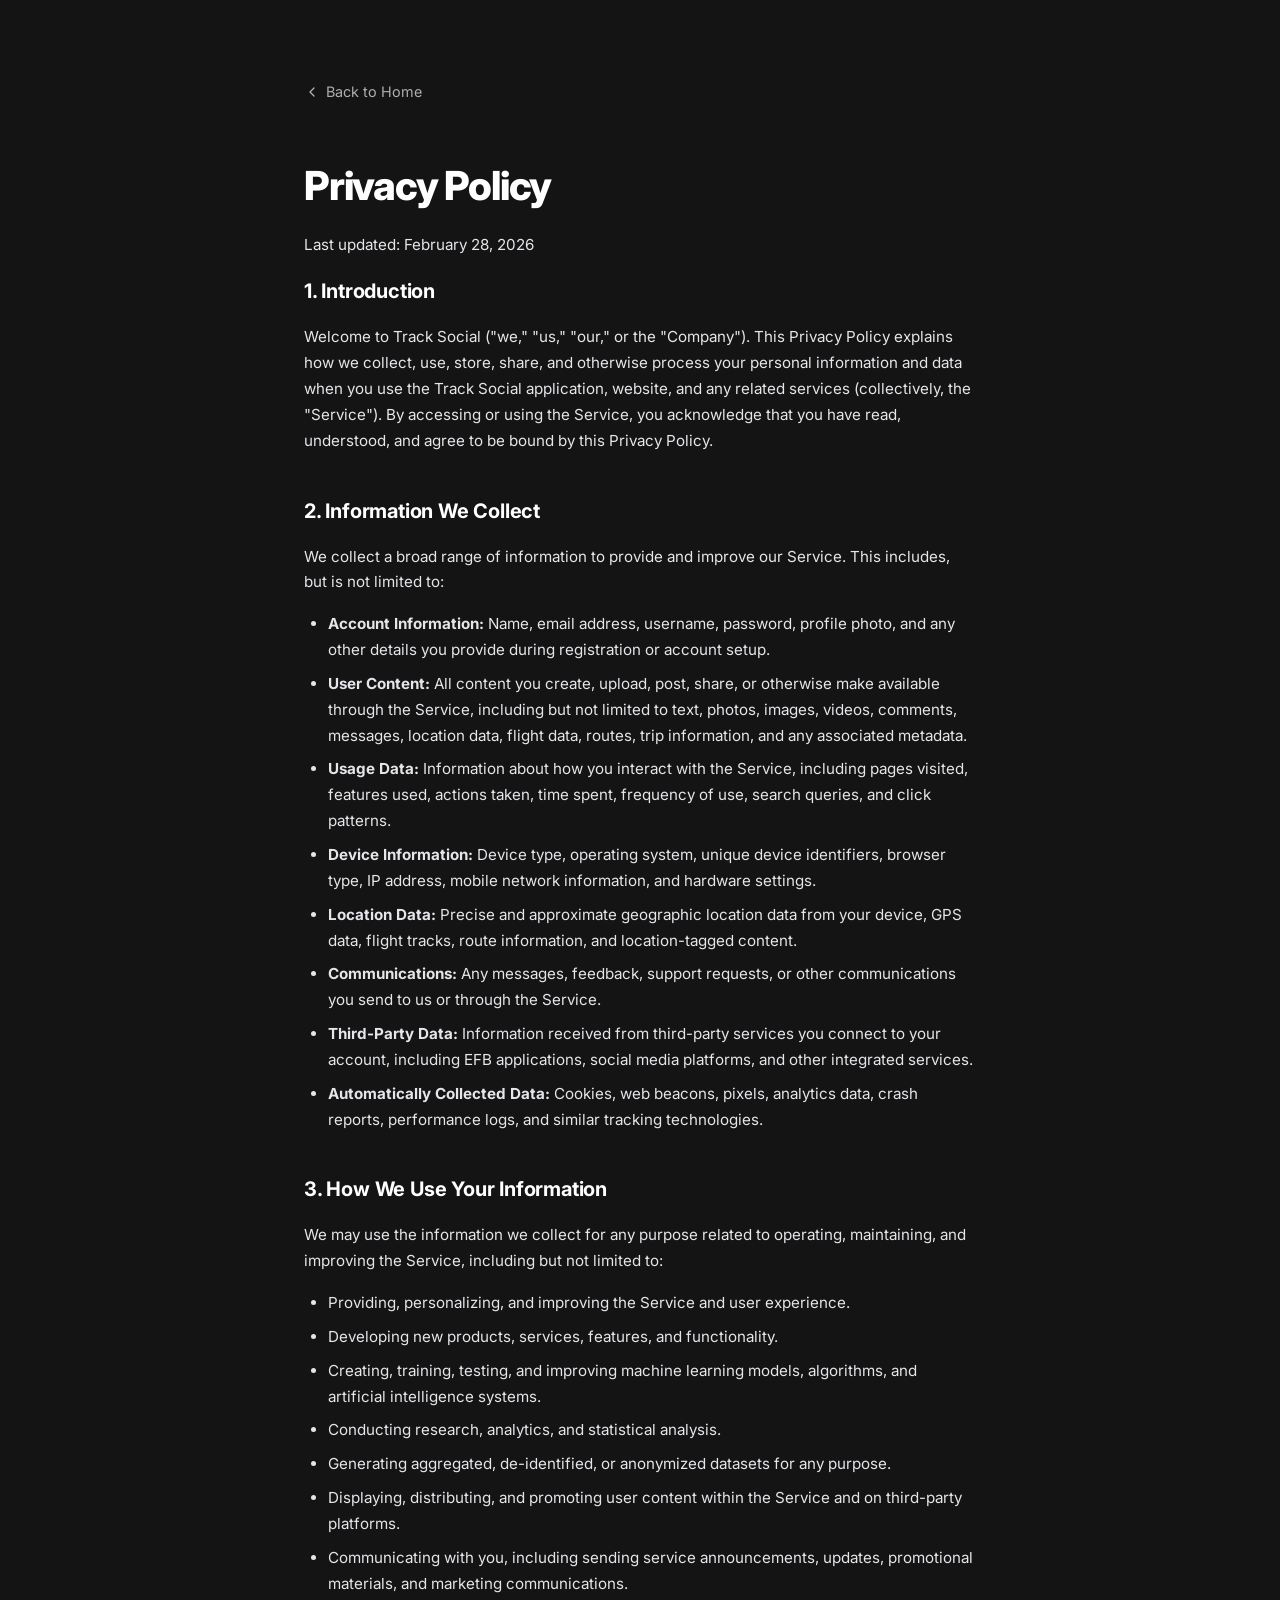
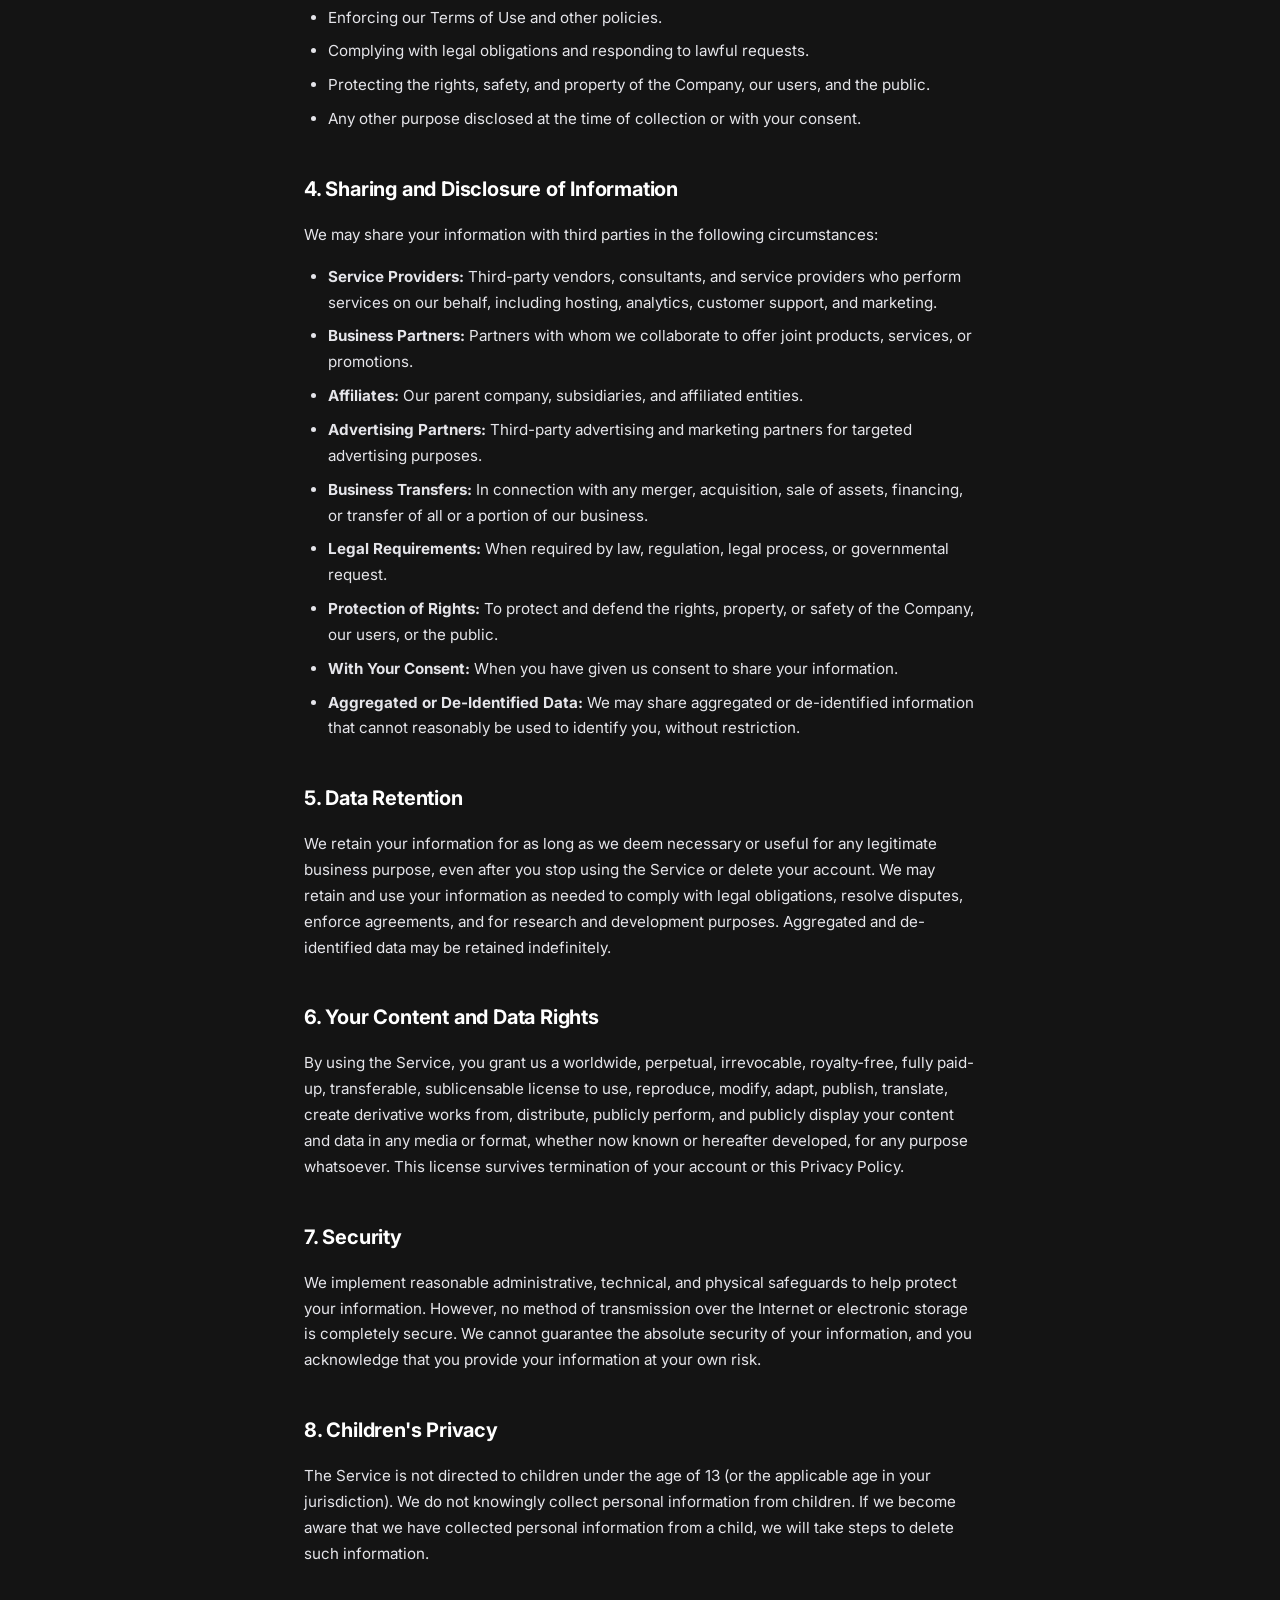
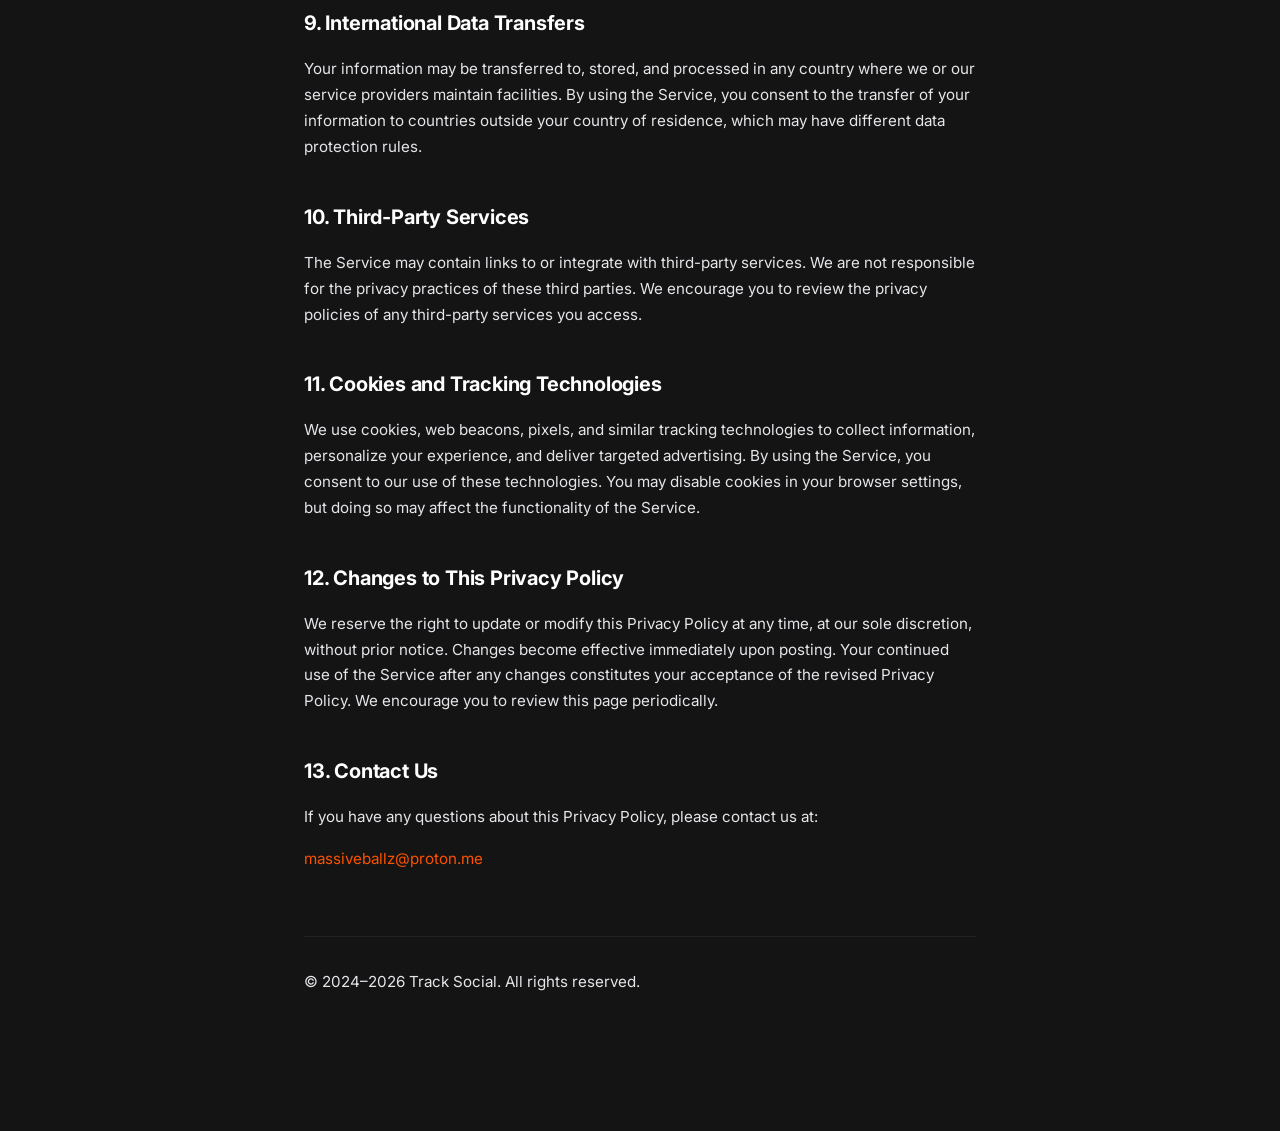
==== privacy/index.html @ b4845374 "Add Track Social privacy policy and terms of use pages Co-Authored-By: Claude Opus 4.6 <noreply@anth" ====
<!DOCTYPE html>
<html lang="en">
<head>
  <meta charset="UTF-8">
  <meta name="viewport" content="width=device-width, initial-scale=1.0">
  <title>Privacy Policy — Track Social</title>
  <meta name="description" content="Privacy Policy for the Track Social application.">

  <!-- Fonts -->
  <link rel="preconnect" href="https://fonts.googleapis.com">
  <link rel="preconnect" href="https://fonts.gstatic.com" crossorigin>
  <link href="https://fonts.googleapis.com/css2?family=Inter:wght@400;500;600;700;800&display=swap" rel="stylesheet">

  <style>
    *, *::before, *::after { margin: 0; padding: 0; box-sizing: border-box; }

    :root {
      --orange: #FC5200;
      --dark: #141414;
      --dark-card: #1c1c1e;
      --gray-100: #f5f5f7;
      --gray-200: #e5e5ea;
      --gray-400: #aeaeb2;
      --gray-600: #636366;
      --white: #ffffff;
      --font: 'Inter', -apple-system, BlinkMacSystemFont, 'Segoe UI', sans-serif;
    }

    html { scroll-behavior: smooth; }

    body {
      font-family: var(--font);
      background: var(--dark);
      color: var(--gray-200);
      line-height: 1.7;
      -webkit-font-smoothing: antialiased;
      -moz-osx-font-smoothing: grayscale;
    }

    a { color: var(--orange); text-decoration: none; }
    a:hover { text-decoration: underline; }

    .legal {
      max-width: 720px;
      margin: 0 auto;
      padding: 80px 24px 120px;
    }

    .legal__back {
      display: inline-flex;
      align-items: center;
      gap: 6px;
      font-size: 0.9rem;
      color: var(--gray-400);
      margin-bottom: 48px;
      transition: color 0.2s;
    }

    .legal__back:hover { color: var(--white); text-decoration: none; }

    .legal__title {
      font-size: clamp(1.75rem, 4vw, 2.5rem);
      font-weight: 800;
      letter-spacing: -0.03em;
      color: var(--white);
      margin-bottom: 12px;
    }

    .legal__updated {
      font-size: 0.9rem;
      color: var(--gray-600);
      margin-bottom: 48px;
    }

    .legal h2 {
      font-size: 1.25rem;
      font-weight: 700;
      color: var(--white);
      margin: 40px 0 16px;
      letter-spacing: -0.01em;
    }

    .legal h2:first-of-type { margin-top: 0; }

    .legal p {
      margin-bottom: 16px;
      color: var(--gray-200);
      font-size: 0.95rem;
    }

    .legal ul, .legal ol {
      margin: 0 0 16px 24px;
      color: var(--gray-200);
      font-size: 0.95rem;
    }

    .legal li { margin-bottom: 8px; }

    .legal__footer {
      margin-top: 64px;
      padding-top: 32px;
      border-top: 1px solid rgba(255, 255, 255, 0.06);
      font-size: 0.8rem;
      color: var(--gray-600);
    }
  </style>
</head>
<body>

<div class="legal">
  <a href="/" class="legal__back">
    <svg width="16" height="16" viewBox="0 0 24 24" fill="none" stroke="currentColor" stroke-width="2" stroke-linecap="round" stroke-linejoin="round"><polyline points="15 18 9 12 15 6"/></svg>
    Back to Home
  </a>

  <h1 class="legal__title">Privacy Policy</h1>
  <p class="legal__updated">Last updated: February 28, 2026</p>

  <h2>1. Introduction</h2>
  <p>Welcome to Track Social ("we," "us," "our," or the "Company"). This Privacy Policy explains how we collect, use, store, share, and otherwise process your personal information and data when you use the Track Social application, website, and any related services (collectively, the "Service"). By accessing or using the Service, you acknowledge that you have read, understood, and agree to be bound by this Privacy Policy.</p>

  <h2>2. Information We Collect</h2>
  <p>We collect a broad range of information to provide and improve our Service. This includes, but is not limited to:</p>
  <ul>
    <li><strong>Account Information:</strong> Name, email address, username, password, profile photo, and any other details you provide during registration or account setup.</li>
    <li><strong>User Content:</strong> All content you create, upload, post, share, or otherwise make available through the Service, including but not limited to text, photos, images, videos, comments, messages, location data, flight data, routes, trip information, and any associated metadata.</li>
    <li><strong>Usage Data:</strong> Information about how you interact with the Service, including pages visited, features used, actions taken, time spent, frequency of use, search queries, and click patterns.</li>
    <li><strong>Device Information:</strong> Device type, operating system, unique device identifiers, browser type, IP address, mobile network information, and hardware settings.</li>
    <li><strong>Location Data:</strong> Precise and approximate geographic location data from your device, GPS data, flight tracks, route information, and location-tagged content.</li>
    <li><strong>Communications:</strong> Any messages, feedback, support requests, or other communications you send to us or through the Service.</li>
    <li><strong>Third-Party Data:</strong> Information received from third-party services you connect to your account, including EFB applications, social media platforms, and other integrated services.</li>
    <li><strong>Automatically Collected Data:</strong> Cookies, web beacons, pixels, analytics data, crash reports, performance logs, and similar tracking technologies.</li>
  </ul>

  <h2>3. How We Use Your Information</h2>
  <p>We may use the information we collect for any purpose related to operating, maintaining, and improving the Service, including but not limited to:</p>
  <ul>
    <li>Providing, personalizing, and improving the Service and user experience.</li>
    <li>Developing new products, services, features, and functionality.</li>
    <li>Creating, training, testing, and improving machine learning models, algorithms, and artificial intelligence systems.</li>
    <li>Conducting research, analytics, and statistical analysis.</li>
    <li>Generating aggregated, de-identified, or anonymized datasets for any purpose.</li>
    <li>Displaying, distributing, and promoting user content within the Service and on third-party platforms.</li>
    <li>Communicating with you, including sending service announcements, updates, promotional materials, and marketing communications.</li>
    <li>Enforcing our Terms of Use and other policies.</li>
    <li>Complying with legal obligations and responding to lawful requests.</li>
    <li>Protecting the rights, safety, and property of the Company, our users, and the public.</li>
    <li>Any other purpose disclosed at the time of collection or with your consent.</li>
  </ul>

  <h2>4. Sharing and Disclosure of Information</h2>
  <p>We may share your information with third parties in the following circumstances:</p>
  <ul>
    <li><strong>Service Providers:</strong> Third-party vendors, consultants, and service providers who perform services on our behalf, including hosting, analytics, customer support, and marketing.</li>
    <li><strong>Business Partners:</strong> Partners with whom we collaborate to offer joint products, services, or promotions.</li>
    <li><strong>Affiliates:</strong> Our parent company, subsidiaries, and affiliated entities.</li>
    <li><strong>Advertising Partners:</strong> Third-party advertising and marketing partners for targeted advertising purposes.</li>
    <li><strong>Business Transfers:</strong> In connection with any merger, acquisition, sale of assets, financing, or transfer of all or a portion of our business.</li>
    <li><strong>Legal Requirements:</strong> When required by law, regulation, legal process, or governmental request.</li>
    <li><strong>Protection of Rights:</strong> To protect and defend the rights, property, or safety of the Company, our users, or the public.</li>
    <li><strong>With Your Consent:</strong> When you have given us consent to share your information.</li>
    <li><strong>Aggregated or De-Identified Data:</strong> We may share aggregated or de-identified information that cannot reasonably be used to identify you, without restriction.</li>
  </ul>

  <h2>5. Data Retention</h2>
  <p>We retain your information for as long as we deem necessary or useful for any legitimate business purpose, even after you stop using the Service or delete your account. We may retain and use your information as needed to comply with legal obligations, resolve disputes, enforce agreements, and for research and development purposes. Aggregated and de-identified data may be retained indefinitely.</p>

  <h2>6. Your Content and Data Rights</h2>
  <p>By using the Service, you grant us a worldwide, perpetual, irrevocable, royalty-free, fully paid-up, transferable, sublicensable license to use, reproduce, modify, adapt, publish, translate, create derivative works from, distribute, publicly perform, and publicly display your content and data in any media or format, whether now known or hereafter developed, for any purpose whatsoever. This license survives termination of your account or this Privacy Policy.</p>

  <h2>7. Security</h2>
  <p>We implement reasonable administrative, technical, and physical safeguards to help protect your information. However, no method of transmission over the Internet or electronic storage is completely secure. We cannot guarantee the absolute security of your information, and you acknowledge that you provide your information at your own risk.</p>

  <h2>8. Children's Privacy</h2>
  <p>The Service is not directed to children under the age of 13 (or the applicable age in your jurisdiction). We do not knowingly collect personal information from children. If we become aware that we have collected personal information from a child, we will take steps to delete such information.</p>

  <h2>9. International Data Transfers</h2>
  <p>Your information may be transferred to, stored, and processed in any country where we or our service providers maintain facilities. By using the Service, you consent to the transfer of your information to countries outside your country of residence, which may have different data protection rules.</p>

  <h2>10. Third-Party Services</h2>
  <p>The Service may contain links to or integrate with third-party services. We are not responsible for the privacy practices of these third parties. We encourage you to review the privacy policies of any third-party services you access.</p>

  <h2>11. Cookies and Tracking Technologies</h2>
  <p>We use cookies, web beacons, pixels, and similar tracking technologies to collect information, personalize your experience, and deliver targeted advertising. By using the Service, you consent to our use of these technologies. You may disable cookies in your browser settings, but doing so may affect the functionality of the Service.</p>

  <h2>12. Changes to This Privacy Policy</h2>
  <p>We reserve the right to update or modify this Privacy Policy at any time, at our sole discretion, without prior notice. Changes become effective immediately upon posting. Your continued use of the Service after any changes constitutes your acceptance of the revised Privacy Policy. We encourage you to review this page periodically.</p>

  <h2>13. Contact Us</h2>
  <p>If you have any questions about this Privacy Policy, please contact us at:</p>
  <p><a href="mailto:massiveballz@proton.me">massiveballz@proton.me</a></p>

  <div class="legal__footer">
    <p>&copy; 2024–2026 Track Social. All rights reserved.</p>
  </div>
</div>

</body>
</html>
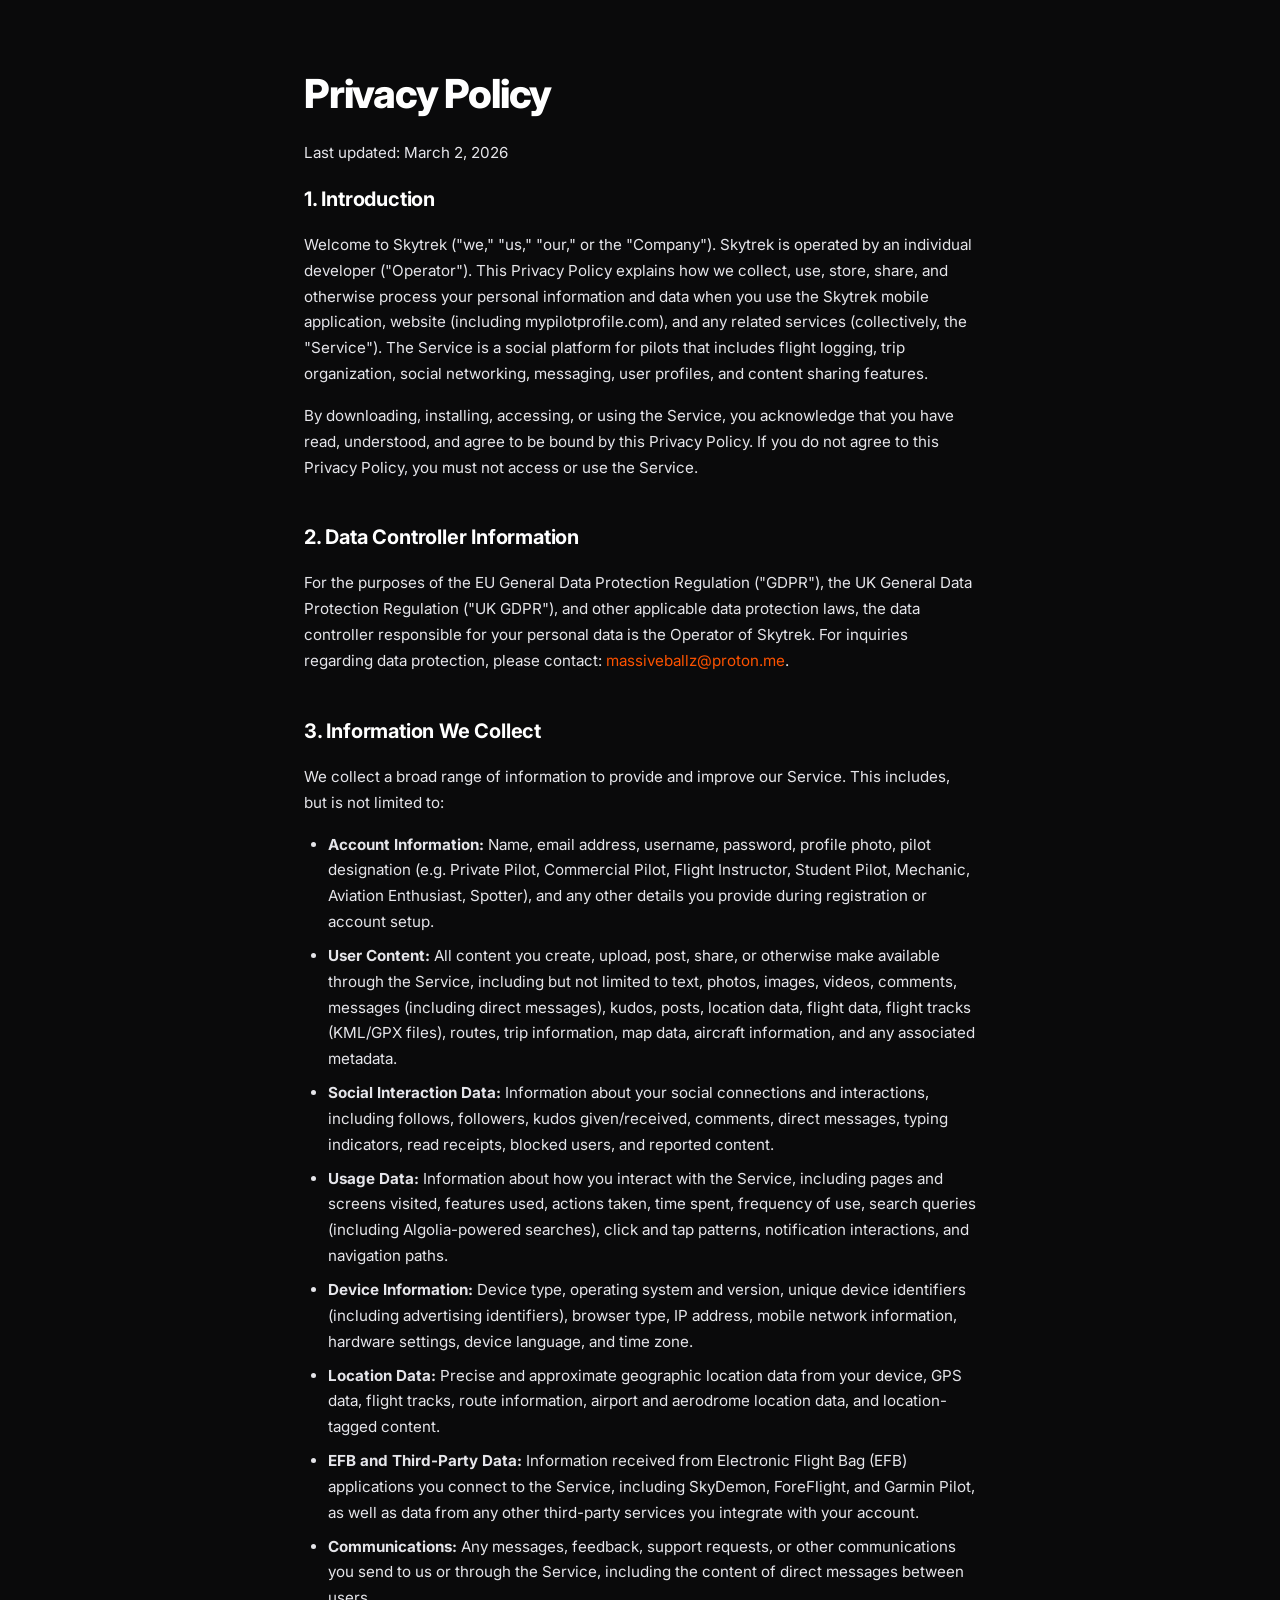
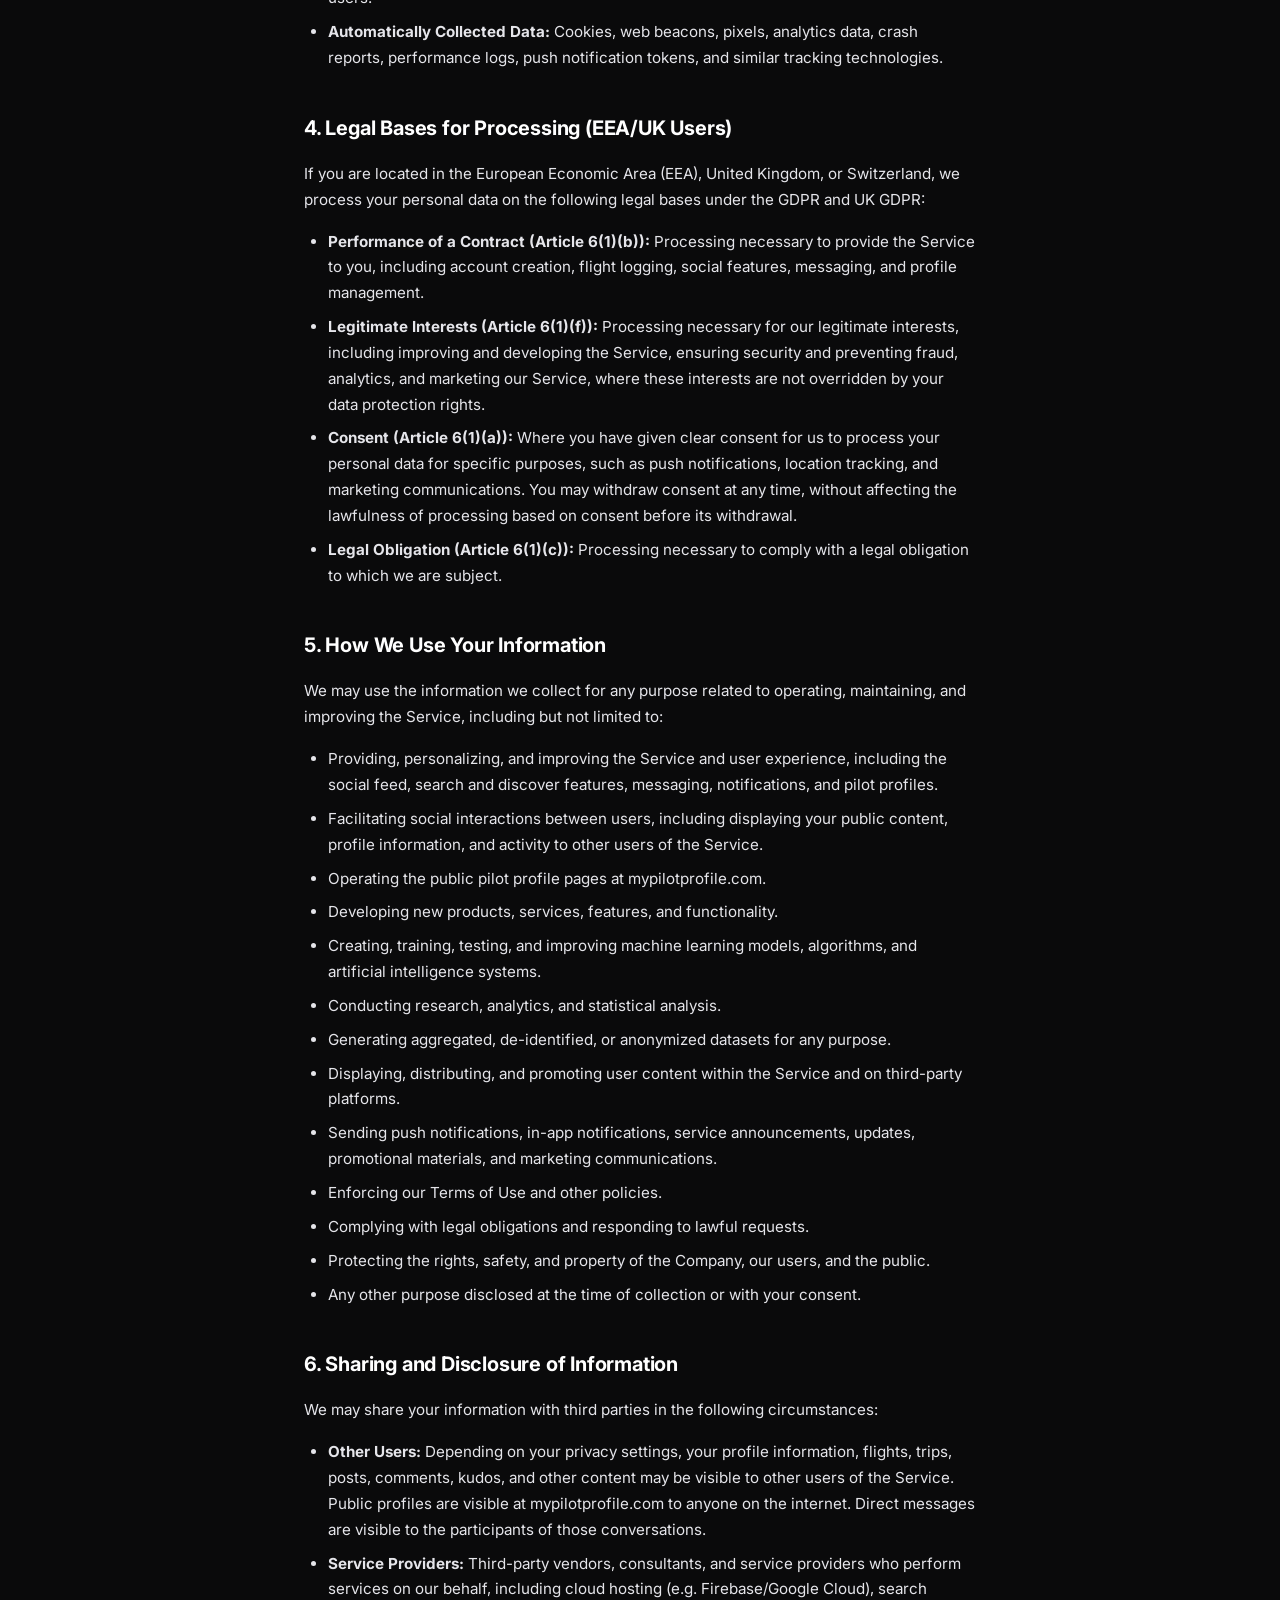
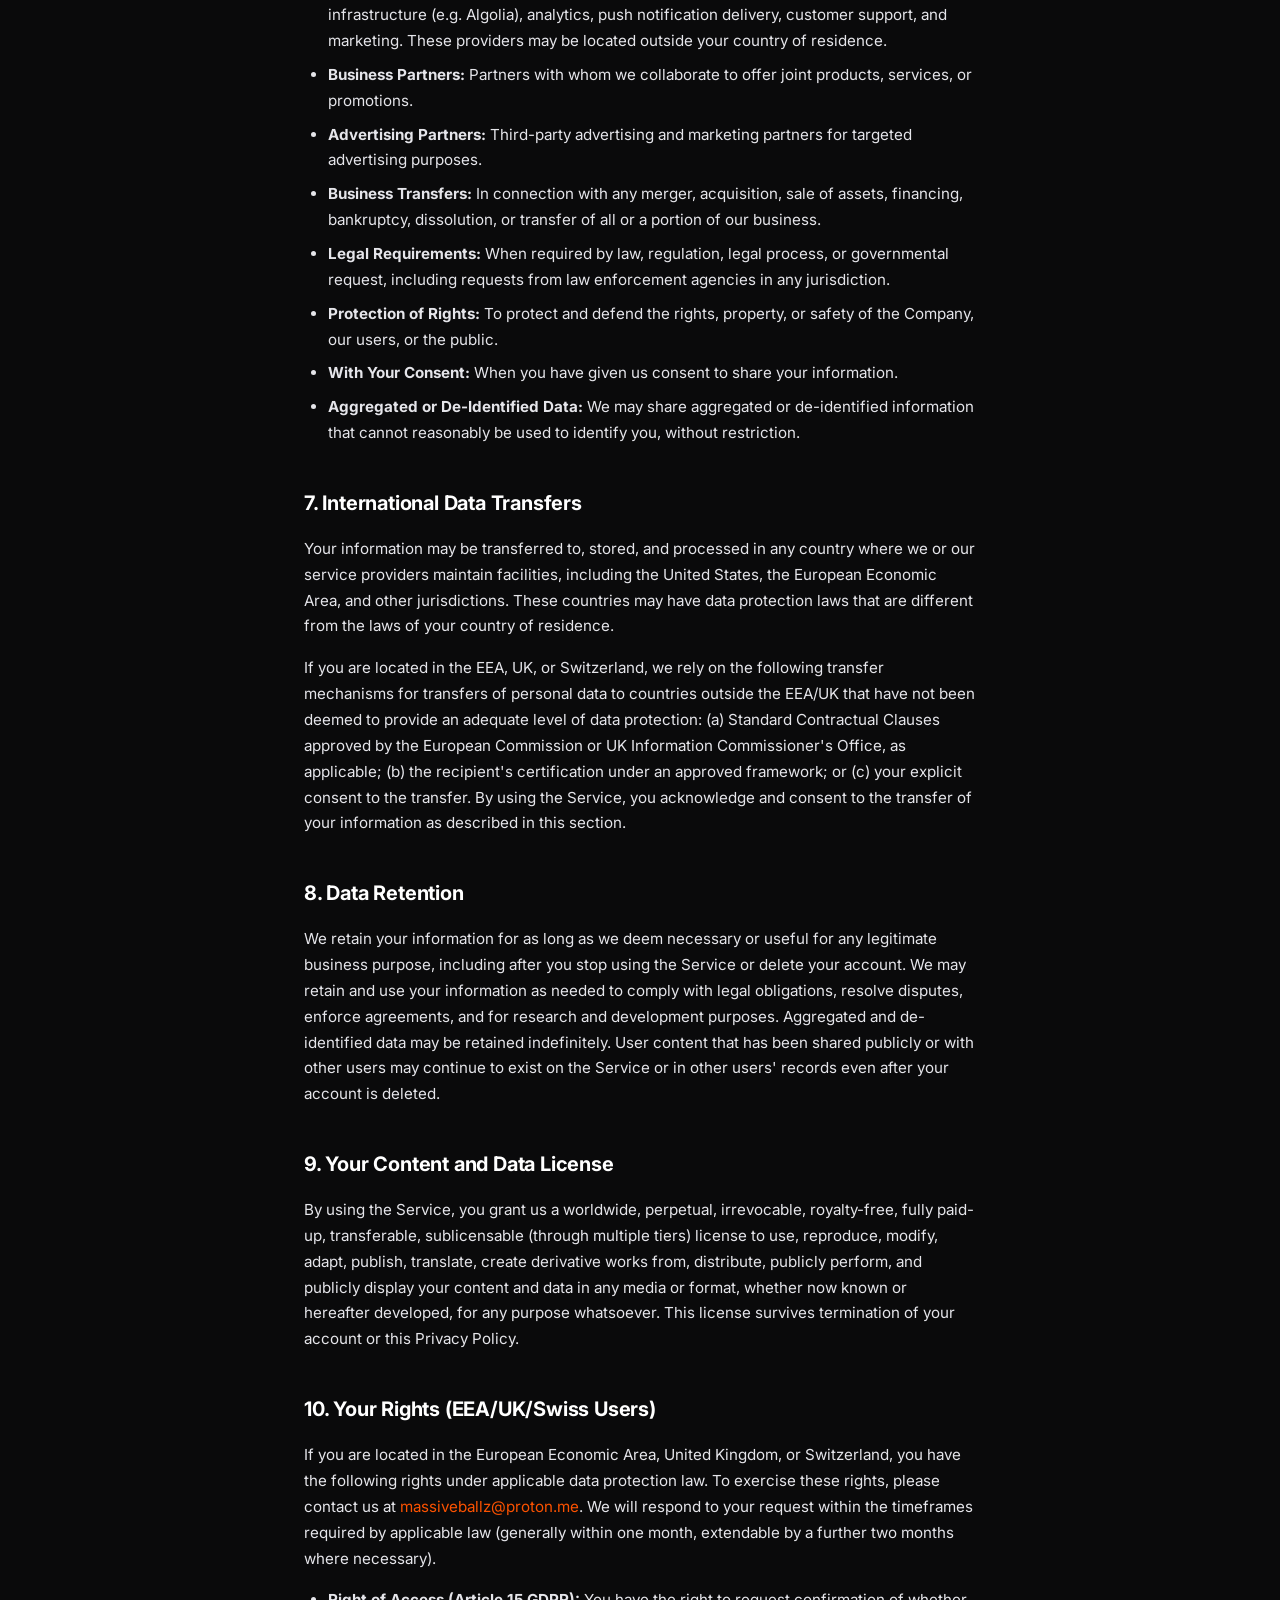
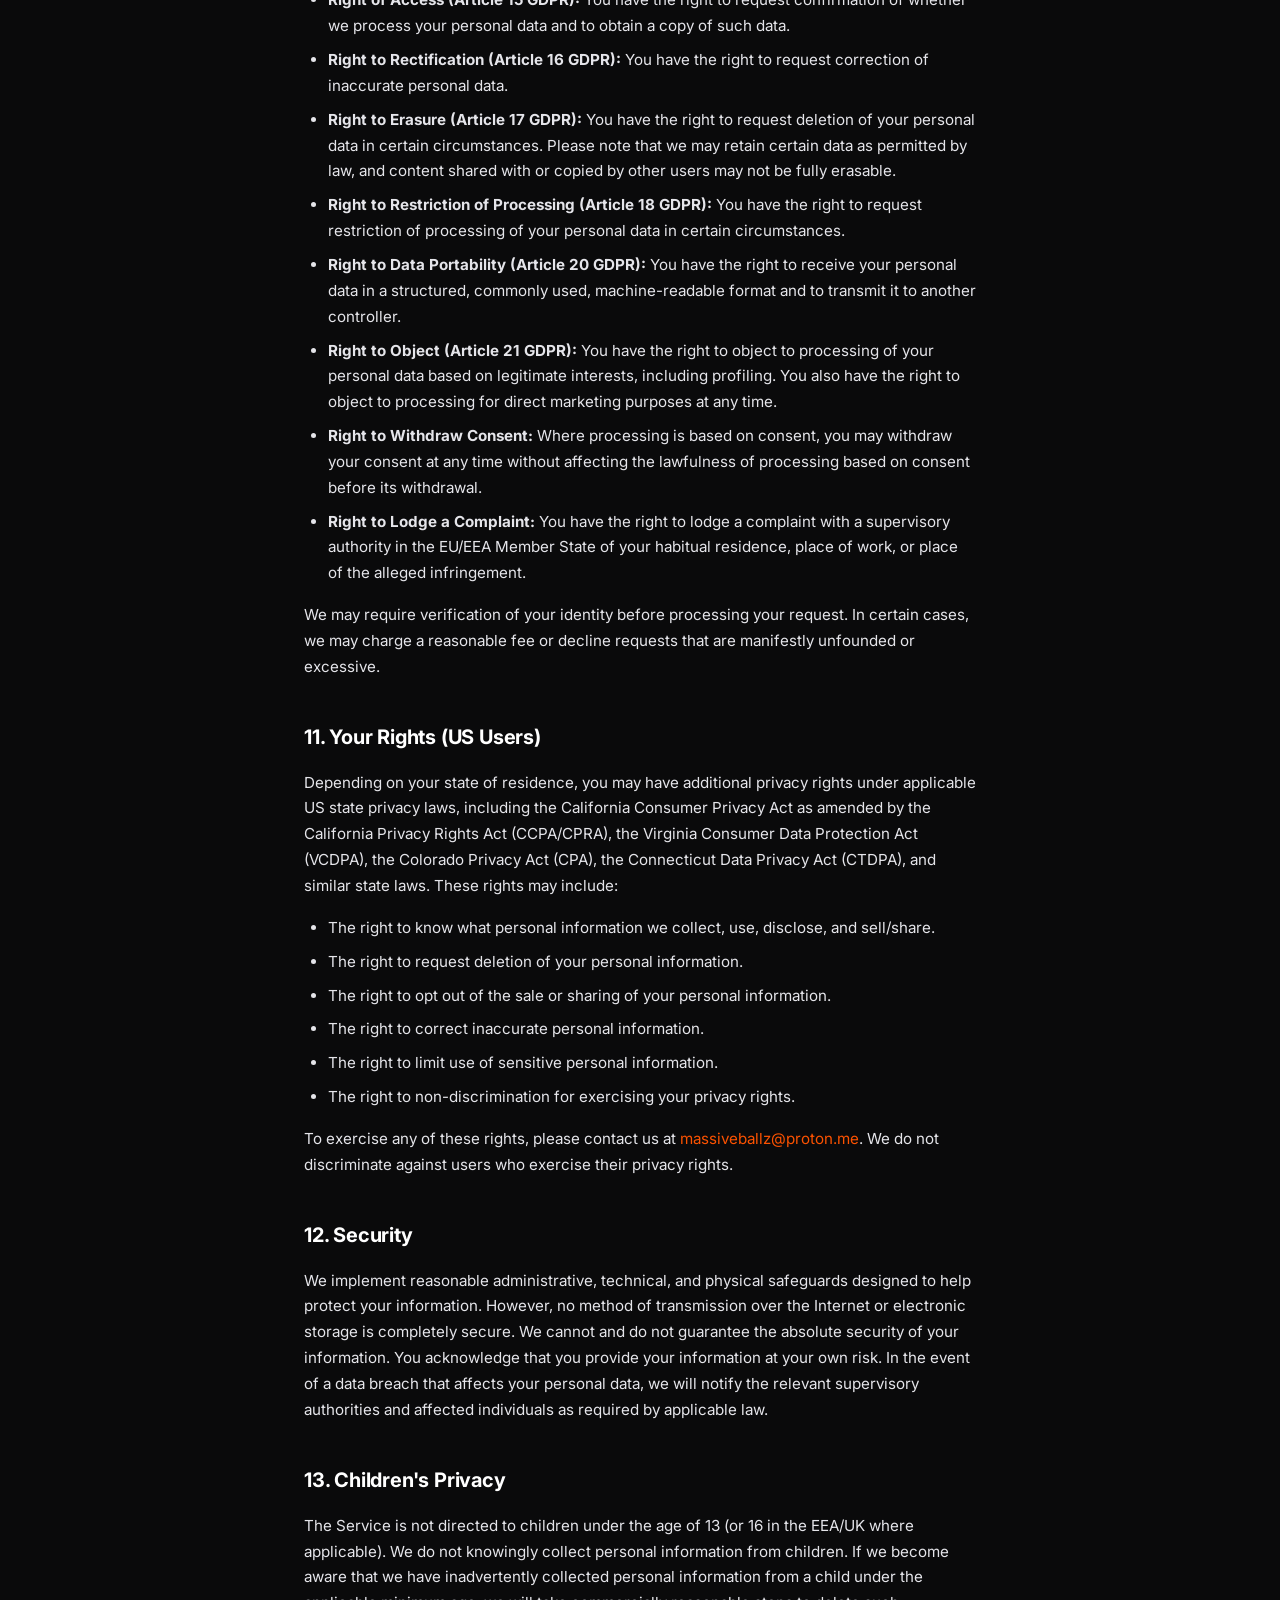
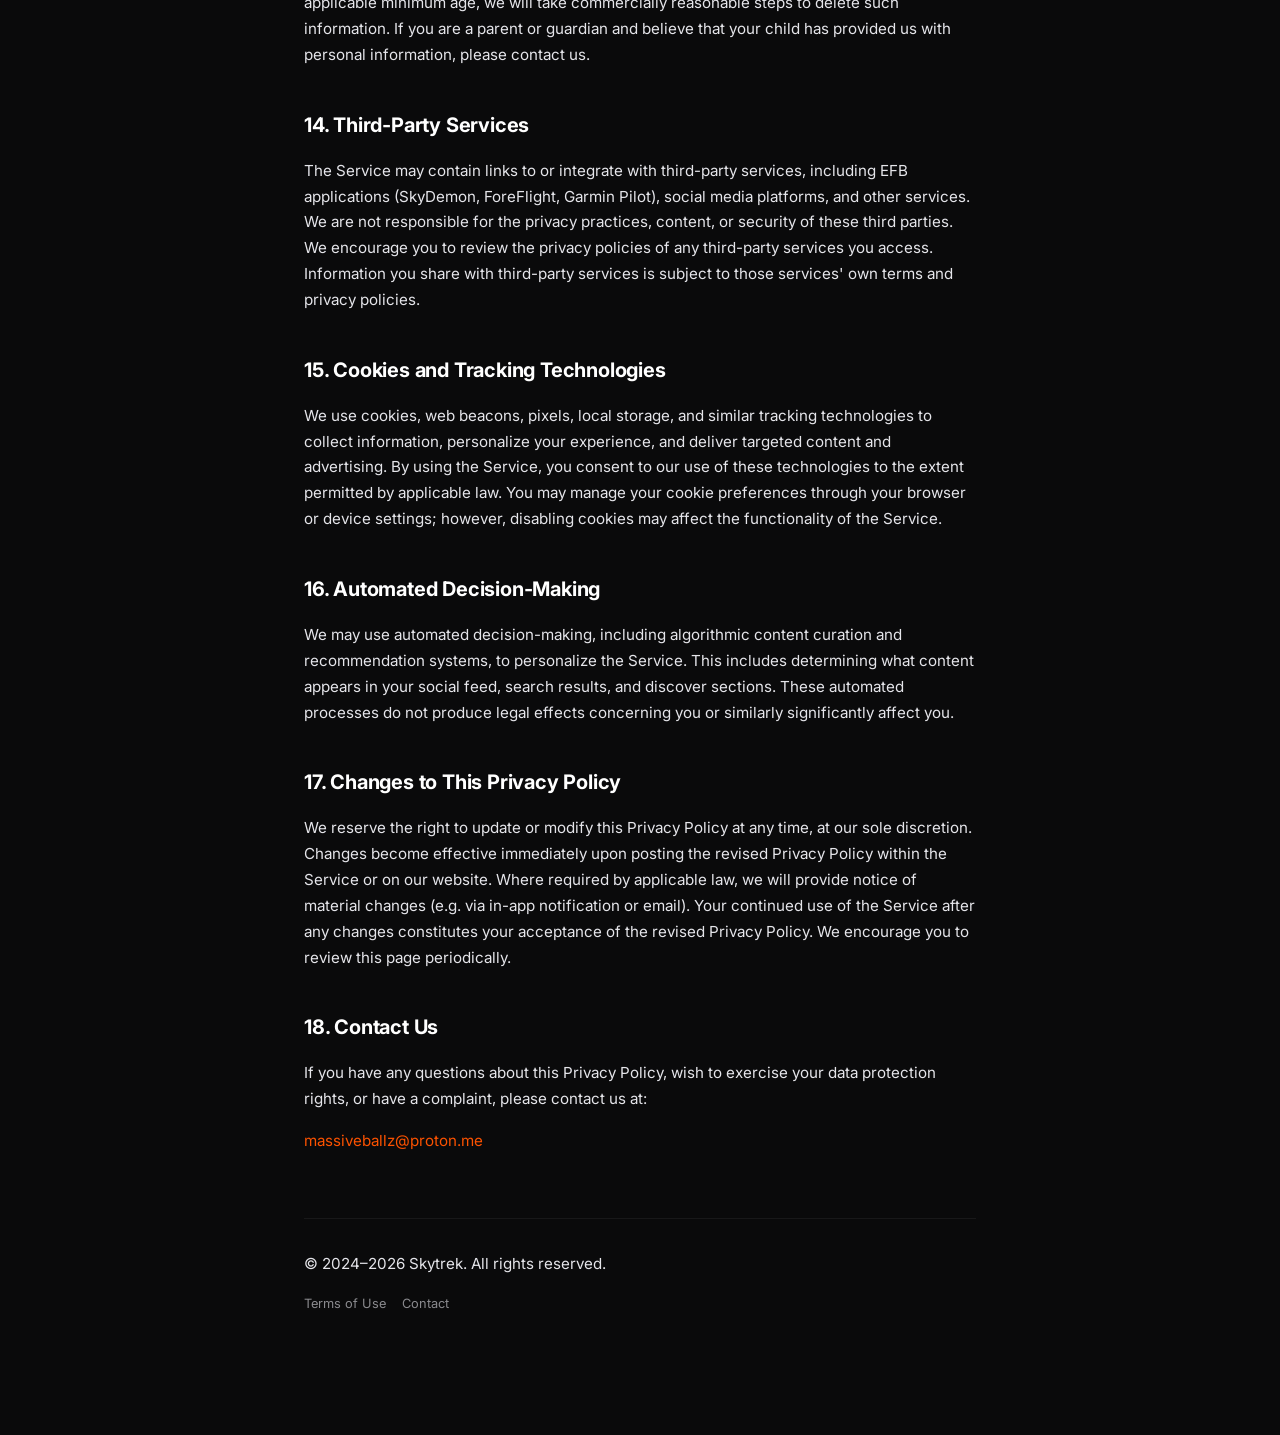
==== commit 0d6d4795: "Rebuild landing page with premium design and comprehensive legal pages Complete rewrite of the Skytr" ====
--- a/privacy/index.html
+++ b/privacy/index.html
@@ -3,8 +3,8 @@
 <head>
   <meta charset="UTF-8">
   <meta name="viewport" content="width=device-width, initial-scale=1.0">
-  <title>Privacy Policy — Track Social</title>
-  <meta name="description" content="Privacy Policy for the Track Social application.">
+  <title>Privacy Policy — Skytrek</title>
+  <meta name="description" content="Privacy Policy for the Skytrek application.">
 
   <!-- Fonts -->
   <link rel="preconnect" href="https://fonts.googleapis.com">
@@ -16,12 +16,12 @@
 
     :root {
       --orange: #FC5200;
-      --dark: #141414;
-      --dark-card: #1c1c1e;
+      --dark: #0a0a0b;
+      --dark-card: #141416;
       --gray-100: #f5f5f7;
       --gray-200: #e5e5ea;
-      --gray-400: #aeaeb2;
-      --gray-600: #636366;
+      --gray-400: #8a8a8e;
+      --gray-600: #48484a;
       --white: #ffffff;
       --font: 'Inter', -apple-system, BlinkMacSystemFont, 'Segoe UI', sans-serif;
     }
@@ -43,20 +43,8 @@
     .legal {
       max-width: 720px;
       margin: 0 auto;
-      padding: 80px 24px 120px;
-    }
-
-    .legal__back {
-      display: inline-flex;
-      align-items: center;
-      gap: 6px;
-      font-size: 0.9rem;
-      color: var(--gray-400);
-      margin-bottom: 48px;
-      transition: color 0.2s;
-    }
-
-    .legal__back:hover { color: var(--white); text-decoration: none; }
+      padding: 60px 24px 120px;
+    }
 
     .legal__title {
       font-size: clamp(1.75rem, 4vw, 2.5rem);
@@ -103,95 +91,152 @@
       font-size: 0.8rem;
       color: var(--gray-600);
     }
+
+    .legal__footer-links {
+      display: flex;
+      gap: 16px;
+      margin-top: 8px;
+    }
+
+    .legal__footer-links a {
+      font-size: 0.8rem;
+      color: var(--gray-400);
+    }
   </style>
 </head>
 <body>
 
 <div class="legal">
-  <a href="/" class="legal__back">
-    <svg width="16" height="16" viewBox="0 0 24 24" fill="none" stroke="currentColor" stroke-width="2" stroke-linecap="round" stroke-linejoin="round"><polyline points="15 18 9 12 15 6"/></svg>
-    Back to Home
-  </a>
 
   <h1 class="legal__title">Privacy Policy</h1>
-  <p class="legal__updated">Last updated: February 28, 2026</p>
+  <p class="legal__updated">Last updated: March 2, 2026</p>
 
   <h2>1. Introduction</h2>
-  <p>Welcome to Track Social ("we," "us," "our," or the "Company"). This Privacy Policy explains how we collect, use, store, share, and otherwise process your personal information and data when you use the Track Social application, website, and any related services (collectively, the "Service"). By accessing or using the Service, you acknowledge that you have read, understood, and agree to be bound by this Privacy Policy.</p>
-
-  <h2>2. Information We Collect</h2>
+  <p>Welcome to Skytrek ("we," "us," "our," or the "Company"). Skytrek is operated by an individual developer ("Operator"). This Privacy Policy explains how we collect, use, store, share, and otherwise process your personal information and data when you use the Skytrek mobile application, website (including mypilotprofile.com), and any related services (collectively, the "Service"). The Service is a social platform for pilots that includes flight logging, trip organization, social networking, messaging, user profiles, and content sharing features.</p>
+  <p>By downloading, installing, accessing, or using the Service, you acknowledge that you have read, understood, and agree to be bound by this Privacy Policy. If you do not agree to this Privacy Policy, you must not access or use the Service.</p>
+
+  <h2>2. Data Controller Information</h2>
+  <p>For the purposes of the EU General Data Protection Regulation ("GDPR"), the UK General Data Protection Regulation ("UK GDPR"), and other applicable data protection laws, the data controller responsible for your personal data is the Operator of Skytrek. For inquiries regarding data protection, please contact: <a href="mailto:massiveballz@proton.me">massiveballz@proton.me</a>.</p>
+
+  <h2>3. Information We Collect</h2>
   <p>We collect a broad range of information to provide and improve our Service. This includes, but is not limited to:</p>
   <ul>
-    <li><strong>Account Information:</strong> Name, email address, username, password, profile photo, and any other details you provide during registration or account setup.</li>
-    <li><strong>User Content:</strong> All content you create, upload, post, share, or otherwise make available through the Service, including but not limited to text, photos, images, videos, comments, messages, location data, flight data, routes, trip information, and any associated metadata.</li>
-    <li><strong>Usage Data:</strong> Information about how you interact with the Service, including pages visited, features used, actions taken, time spent, frequency of use, search queries, and click patterns.</li>
-    <li><strong>Device Information:</strong> Device type, operating system, unique device identifiers, browser type, IP address, mobile network information, and hardware settings.</li>
-    <li><strong>Location Data:</strong> Precise and approximate geographic location data from your device, GPS data, flight tracks, route information, and location-tagged content.</li>
-    <li><strong>Communications:</strong> Any messages, feedback, support requests, or other communications you send to us or through the Service.</li>
-    <li><strong>Third-Party Data:</strong> Information received from third-party services you connect to your account, including EFB applications, social media platforms, and other integrated services.</li>
-    <li><strong>Automatically Collected Data:</strong> Cookies, web beacons, pixels, analytics data, crash reports, performance logs, and similar tracking technologies.</li>
-  </ul>
-
-  <h2>3. How We Use Your Information</h2>
+    <li><strong>Account Information:</strong> Name, email address, username, password, profile photo, pilot designation (e.g. Private Pilot, Commercial Pilot, Flight Instructor, Student Pilot, Mechanic, Aviation Enthusiast, Spotter), and any other details you provide during registration or account setup.</li>
+    <li><strong>User Content:</strong> All content you create, upload, post, share, or otherwise make available through the Service, including but not limited to text, photos, images, videos, comments, messages (including direct messages), kudos, posts, location data, flight data, flight tracks (KML/GPX files), routes, trip information, map data, aircraft information, and any associated metadata.</li>
+    <li><strong>Social Interaction Data:</strong> Information about your social connections and interactions, including follows, followers, kudos given/received, comments, direct messages, typing indicators, read receipts, blocked users, and reported content.</li>
+    <li><strong>Usage Data:</strong> Information about how you interact with the Service, including pages and screens visited, features used, actions taken, time spent, frequency of use, search queries (including Algolia-powered searches), click and tap patterns, notification interactions, and navigation paths.</li>
+    <li><strong>Device Information:</strong> Device type, operating system and version, unique device identifiers (including advertising identifiers), browser type, IP address, mobile network information, hardware settings, device language, and time zone.</li>
+    <li><strong>Location Data:</strong> Precise and approximate geographic location data from your device, GPS data, flight tracks, route information, airport and aerodrome location data, and location-tagged content.</li>
+    <li><strong>EFB and Third-Party Data:</strong> Information received from Electronic Flight Bag (EFB) applications you connect to the Service, including SkyDemon, ForeFlight, and Garmin Pilot, as well as data from any other third-party services you integrate with your account.</li>
+    <li><strong>Communications:</strong> Any messages, feedback, support requests, or other communications you send to us or through the Service, including the content of direct messages between users.</li>
+    <li><strong>Automatically Collected Data:</strong> Cookies, web beacons, pixels, analytics data, crash reports, performance logs, push notification tokens, and similar tracking technologies.</li>
+  </ul>
+
+  <h2>4. Legal Bases for Processing (EEA/UK Users)</h2>
+  <p>If you are located in the European Economic Area (EEA), United Kingdom, or Switzerland, we process your personal data on the following legal bases under the GDPR and UK GDPR:</p>
+  <ul>
+    <li><strong>Performance of a Contract (Article 6(1)(b)):</strong> Processing necessary to provide the Service to you, including account creation, flight logging, social features, messaging, and profile management.</li>
+    <li><strong>Legitimate Interests (Article 6(1)(f)):</strong> Processing necessary for our legitimate interests, including improving and developing the Service, ensuring security and preventing fraud, analytics, and marketing our Service, where these interests are not overridden by your data protection rights.</li>
+    <li><strong>Consent (Article 6(1)(a)):</strong> Where you have given clear consent for us to process your personal data for specific purposes, such as push notifications, location tracking, and marketing communications. You may withdraw consent at any time, without affecting the lawfulness of processing based on consent before its withdrawal.</li>
+    <li><strong>Legal Obligation (Article 6(1)(c)):</strong> Processing necessary to comply with a legal obligation to which we are subject.</li>
+  </ul>
+
+  <h2>5. How We Use Your Information</h2>
   <p>We may use the information we collect for any purpose related to operating, maintaining, and improving the Service, including but not limited to:</p>
   <ul>
-    <li>Providing, personalizing, and improving the Service and user experience.</li>
+    <li>Providing, personalizing, and improving the Service and user experience, including the social feed, search and discover features, messaging, notifications, and pilot profiles.</li>
+    <li>Facilitating social interactions between users, including displaying your public content, profile information, and activity to other users of the Service.</li>
+    <li>Operating the public pilot profile pages at mypilotprofile.com.</li>
     <li>Developing new products, services, features, and functionality.</li>
     <li>Creating, training, testing, and improving machine learning models, algorithms, and artificial intelligence systems.</li>
     <li>Conducting research, analytics, and statistical analysis.</li>
     <li>Generating aggregated, de-identified, or anonymized datasets for any purpose.</li>
     <li>Displaying, distributing, and promoting user content within the Service and on third-party platforms.</li>
-    <li>Communicating with you, including sending service announcements, updates, promotional materials, and marketing communications.</li>
+    <li>Sending push notifications, in-app notifications, service announcements, updates, promotional materials, and marketing communications.</li>
     <li>Enforcing our Terms of Use and other policies.</li>
     <li>Complying with legal obligations and responding to lawful requests.</li>
     <li>Protecting the rights, safety, and property of the Company, our users, and the public.</li>
     <li>Any other purpose disclosed at the time of collection or with your consent.</li>
   </ul>
 
-  <h2>4. Sharing and Disclosure of Information</h2>
+  <h2>6. Sharing and Disclosure of Information</h2>
   <p>We may share your information with third parties in the following circumstances:</p>
   <ul>
-    <li><strong>Service Providers:</strong> Third-party vendors, consultants, and service providers who perform services on our behalf, including hosting, analytics, customer support, and marketing.</li>
+    <li><strong>Other Users:</strong> Depending on your privacy settings, your profile information, flights, trips, posts, comments, kudos, and other content may be visible to other users of the Service. Public profiles are visible at mypilotprofile.com to anyone on the internet. Direct messages are visible to the participants of those conversations.</li>
+    <li><strong>Service Providers:</strong> Third-party vendors, consultants, and service providers who perform services on our behalf, including cloud hosting (e.g. Firebase/Google Cloud), search infrastructure (e.g. Algolia), analytics, push notification delivery, customer support, and marketing. These providers may be located outside your country of residence.</li>
     <li><strong>Business Partners:</strong> Partners with whom we collaborate to offer joint products, services, or promotions.</li>
-    <li><strong>Affiliates:</strong> Our parent company, subsidiaries, and affiliated entities.</li>
     <li><strong>Advertising Partners:</strong> Third-party advertising and marketing partners for targeted advertising purposes.</li>
-    <li><strong>Business Transfers:</strong> In connection with any merger, acquisition, sale of assets, financing, or transfer of all or a portion of our business.</li>
-    <li><strong>Legal Requirements:</strong> When required by law, regulation, legal process, or governmental request.</li>
+    <li><strong>Business Transfers:</strong> In connection with any merger, acquisition, sale of assets, financing, bankruptcy, dissolution, or transfer of all or a portion of our business.</li>
+    <li><strong>Legal Requirements:</strong> When required by law, regulation, legal process, or governmental request, including requests from law enforcement agencies in any jurisdiction.</li>
     <li><strong>Protection of Rights:</strong> To protect and defend the rights, property, or safety of the Company, our users, or the public.</li>
     <li><strong>With Your Consent:</strong> When you have given us consent to share your information.</li>
     <li><strong>Aggregated or De-Identified Data:</strong> We may share aggregated or de-identified information that cannot reasonably be used to identify you, without restriction.</li>
   </ul>
 
-  <h2>5. Data Retention</h2>
-  <p>We retain your information for as long as we deem necessary or useful for any legitimate business purpose, even after you stop using the Service or delete your account. We may retain and use your information as needed to comply with legal obligations, resolve disputes, enforce agreements, and for research and development purposes. Aggregated and de-identified data may be retained indefinitely.</p>
-
-  <h2>6. Your Content and Data Rights</h2>
-  <p>By using the Service, you grant us a worldwide, perpetual, irrevocable, royalty-free, fully paid-up, transferable, sublicensable license to use, reproduce, modify, adapt, publish, translate, create derivative works from, distribute, publicly perform, and publicly display your content and data in any media or format, whether now known or hereafter developed, for any purpose whatsoever. This license survives termination of your account or this Privacy Policy.</p>
-
-  <h2>7. Security</h2>
-  <p>We implement reasonable administrative, technical, and physical safeguards to help protect your information. However, no method of transmission over the Internet or electronic storage is completely secure. We cannot guarantee the absolute security of your information, and you acknowledge that you provide your information at your own risk.</p>
-
-  <h2>8. Children's Privacy</h2>
-  <p>The Service is not directed to children under the age of 13 (or the applicable age in your jurisdiction). We do not knowingly collect personal information from children. If we become aware that we have collected personal information from a child, we will take steps to delete such information.</p>
-
-  <h2>9. International Data Transfers</h2>
-  <p>Your information may be transferred to, stored, and processed in any country where we or our service providers maintain facilities. By using the Service, you consent to the transfer of your information to countries outside your country of residence, which may have different data protection rules.</p>
-
-  <h2>10. Third-Party Services</h2>
-  <p>The Service may contain links to or integrate with third-party services. We are not responsible for the privacy practices of these third parties. We encourage you to review the privacy policies of any third-party services you access.</p>
-
-  <h2>11. Cookies and Tracking Technologies</h2>
-  <p>We use cookies, web beacons, pixels, and similar tracking technologies to collect information, personalize your experience, and deliver targeted advertising. By using the Service, you consent to our use of these technologies. You may disable cookies in your browser settings, but doing so may affect the functionality of the Service.</p>
-
-  <h2>12. Changes to This Privacy Policy</h2>
-  <p>We reserve the right to update or modify this Privacy Policy at any time, at our sole discretion, without prior notice. Changes become effective immediately upon posting. Your continued use of the Service after any changes constitutes your acceptance of the revised Privacy Policy. We encourage you to review this page periodically.</p>
-
-  <h2>13. Contact Us</h2>
-  <p>If you have any questions about this Privacy Policy, please contact us at:</p>
+  <h2>7. International Data Transfers</h2>
+  <p>Your information may be transferred to, stored, and processed in any country where we or our service providers maintain facilities, including the United States, the European Economic Area, and other jurisdictions. These countries may have data protection laws that are different from the laws of your country of residence.</p>
+  <p>If you are located in the EEA, UK, or Switzerland, we rely on the following transfer mechanisms for transfers of personal data to countries outside the EEA/UK that have not been deemed to provide an adequate level of data protection: (a) Standard Contractual Clauses approved by the European Commission or UK Information Commissioner's Office, as applicable; (b) the recipient's certification under an approved framework; or (c) your explicit consent to the transfer. By using the Service, you acknowledge and consent to the transfer of your information as described in this section.</p>
+
+  <h2>8. Data Retention</h2>
+  <p>We retain your information for as long as we deem necessary or useful for any legitimate business purpose, including after you stop using the Service or delete your account. We may retain and use your information as needed to comply with legal obligations, resolve disputes, enforce agreements, and for research and development purposes. Aggregated and de-identified data may be retained indefinitely. User content that has been shared publicly or with other users may continue to exist on the Service or in other users' records even after your account is deleted.</p>
+
+  <h2>9. Your Content and Data License</h2>
+  <p>By using the Service, you grant us a worldwide, perpetual, irrevocable, royalty-free, fully paid-up, transferable, sublicensable (through multiple tiers) license to use, reproduce, modify, adapt, publish, translate, create derivative works from, distribute, publicly perform, and publicly display your content and data in any media or format, whether now known or hereafter developed, for any purpose whatsoever. This license survives termination of your account or this Privacy Policy.</p>
+
+  <h2>10. Your Rights (EEA/UK/Swiss Users)</h2>
+  <p>If you are located in the European Economic Area, United Kingdom, or Switzerland, you have the following rights under applicable data protection law. To exercise these rights, please contact us at <a href="mailto:massiveballz@proton.me">massiveballz@proton.me</a>. We will respond to your request within the timeframes required by applicable law (generally within one month, extendable by a further two months where necessary).</p>
+  <ul>
+    <li><strong>Right of Access (Article 15 GDPR):</strong> You have the right to request confirmation of whether we process your personal data and to obtain a copy of such data.</li>
+    <li><strong>Right to Rectification (Article 16 GDPR):</strong> You have the right to request correction of inaccurate personal data.</li>
+    <li><strong>Right to Erasure (Article 17 GDPR):</strong> You have the right to request deletion of your personal data in certain circumstances. Please note that we may retain certain data as permitted by law, and content shared with or copied by other users may not be fully erasable.</li>
+    <li><strong>Right to Restriction of Processing (Article 18 GDPR):</strong> You have the right to request restriction of processing of your personal data in certain circumstances.</li>
+    <li><strong>Right to Data Portability (Article 20 GDPR):</strong> You have the right to receive your personal data in a structured, commonly used, machine-readable format and to transmit it to another controller.</li>
+    <li><strong>Right to Object (Article 21 GDPR):</strong> You have the right to object to processing of your personal data based on legitimate interests, including profiling. You also have the right to object to processing for direct marketing purposes at any time.</li>
+    <li><strong>Right to Withdraw Consent:</strong> Where processing is based on consent, you may withdraw your consent at any time without affecting the lawfulness of processing based on consent before its withdrawal.</li>
+    <li><strong>Right to Lodge a Complaint:</strong> You have the right to lodge a complaint with a supervisory authority in the EU/EEA Member State of your habitual residence, place of work, or place of the alleged infringement.</li>
+  </ul>
+  <p>We may require verification of your identity before processing your request. In certain cases, we may charge a reasonable fee or decline requests that are manifestly unfounded or excessive.</p>
+
+  <h2>11. Your Rights (US Users)</h2>
+  <p>Depending on your state of residence, you may have additional privacy rights under applicable US state privacy laws, including the California Consumer Privacy Act as amended by the California Privacy Rights Act (CCPA/CPRA), the Virginia Consumer Data Protection Act (VCDPA), the Colorado Privacy Act (CPA), the Connecticut Data Privacy Act (CTDPA), and similar state laws. These rights may include:</p>
+  <ul>
+    <li>The right to know what personal information we collect, use, disclose, and sell/share.</li>
+    <li>The right to request deletion of your personal information.</li>
+    <li>The right to opt out of the sale or sharing of your personal information.</li>
+    <li>The right to correct inaccurate personal information.</li>
+    <li>The right to limit use of sensitive personal information.</li>
+    <li>The right to non-discrimination for exercising your privacy rights.</li>
+  </ul>
+  <p>To exercise any of these rights, please contact us at <a href="mailto:massiveballz@proton.me">massiveballz@proton.me</a>. We do not discriminate against users who exercise their privacy rights.</p>
+
+  <h2>12. Security</h2>
+  <p>We implement reasonable administrative, technical, and physical safeguards designed to help protect your information. However, no method of transmission over the Internet or electronic storage is completely secure. We cannot and do not guarantee the absolute security of your information. You acknowledge that you provide your information at your own risk. In the event of a data breach that affects your personal data, we will notify the relevant supervisory authorities and affected individuals as required by applicable law.</p>
+
+  <h2>13. Children's Privacy</h2>
+  <p>The Service is not directed to children under the age of 13 (or 16 in the EEA/UK where applicable). We do not knowingly collect personal information from children. If we become aware that we have inadvertently collected personal information from a child under the applicable minimum age, we will take commercially reasonable steps to delete such information. If you are a parent or guardian and believe that your child has provided us with personal information, please contact us.</p>
+
+  <h2>14. Third-Party Services</h2>
+  <p>The Service may contain links to or integrate with third-party services, including EFB applications (SkyDemon, ForeFlight, Garmin Pilot), social media platforms, and other services. We are not responsible for the privacy practices, content, or security of these third parties. We encourage you to review the privacy policies of any third-party services you access. Information you share with third-party services is subject to those services' own terms and privacy policies.</p>
+
+  <h2>15. Cookies and Tracking Technologies</h2>
+  <p>We use cookies, web beacons, pixels, local storage, and similar tracking technologies to collect information, personalize your experience, and deliver targeted content and advertising. By using the Service, you consent to our use of these technologies to the extent permitted by applicable law. You may manage your cookie preferences through your browser or device settings; however, disabling cookies may affect the functionality of the Service.</p>
+
+  <h2>16. Automated Decision-Making</h2>
+  <p>We may use automated decision-making, including algorithmic content curation and recommendation systems, to personalize the Service. This includes determining what content appears in your social feed, search results, and discover sections. These automated processes do not produce legal effects concerning you or similarly significantly affect you.</p>
+
+  <h2>17. Changes to This Privacy Policy</h2>
+  <p>We reserve the right to update or modify this Privacy Policy at any time, at our sole discretion. Changes become effective immediately upon posting the revised Privacy Policy within the Service or on our website. Where required by applicable law, we will provide notice of material changes (e.g. via in-app notification or email). Your continued use of the Service after any changes constitutes your acceptance of the revised Privacy Policy. We encourage you to review this page periodically.</p>
+
+  <h2>18. Contact Us</h2>
+  <p>If you have any questions about this Privacy Policy, wish to exercise your data protection rights, or have a complaint, please contact us at:</p>
   <p><a href="mailto:massiveballz@proton.me">massiveballz@proton.me</a></p>
 
   <div class="legal__footer">
-    <p>&copy; 2024–2026 Track Social. All rights reserved.</p>
+    <p>&copy; 2024&ndash;2026 Skytrek. All rights reserved.</p>
+    <div class="legal__footer-links">
+      <a href="/terms/">Terms of Use</a>
+      <a href="mailto:massiveballz@proton.me">Contact</a>
+    </div>
   </div>
 </div>
 
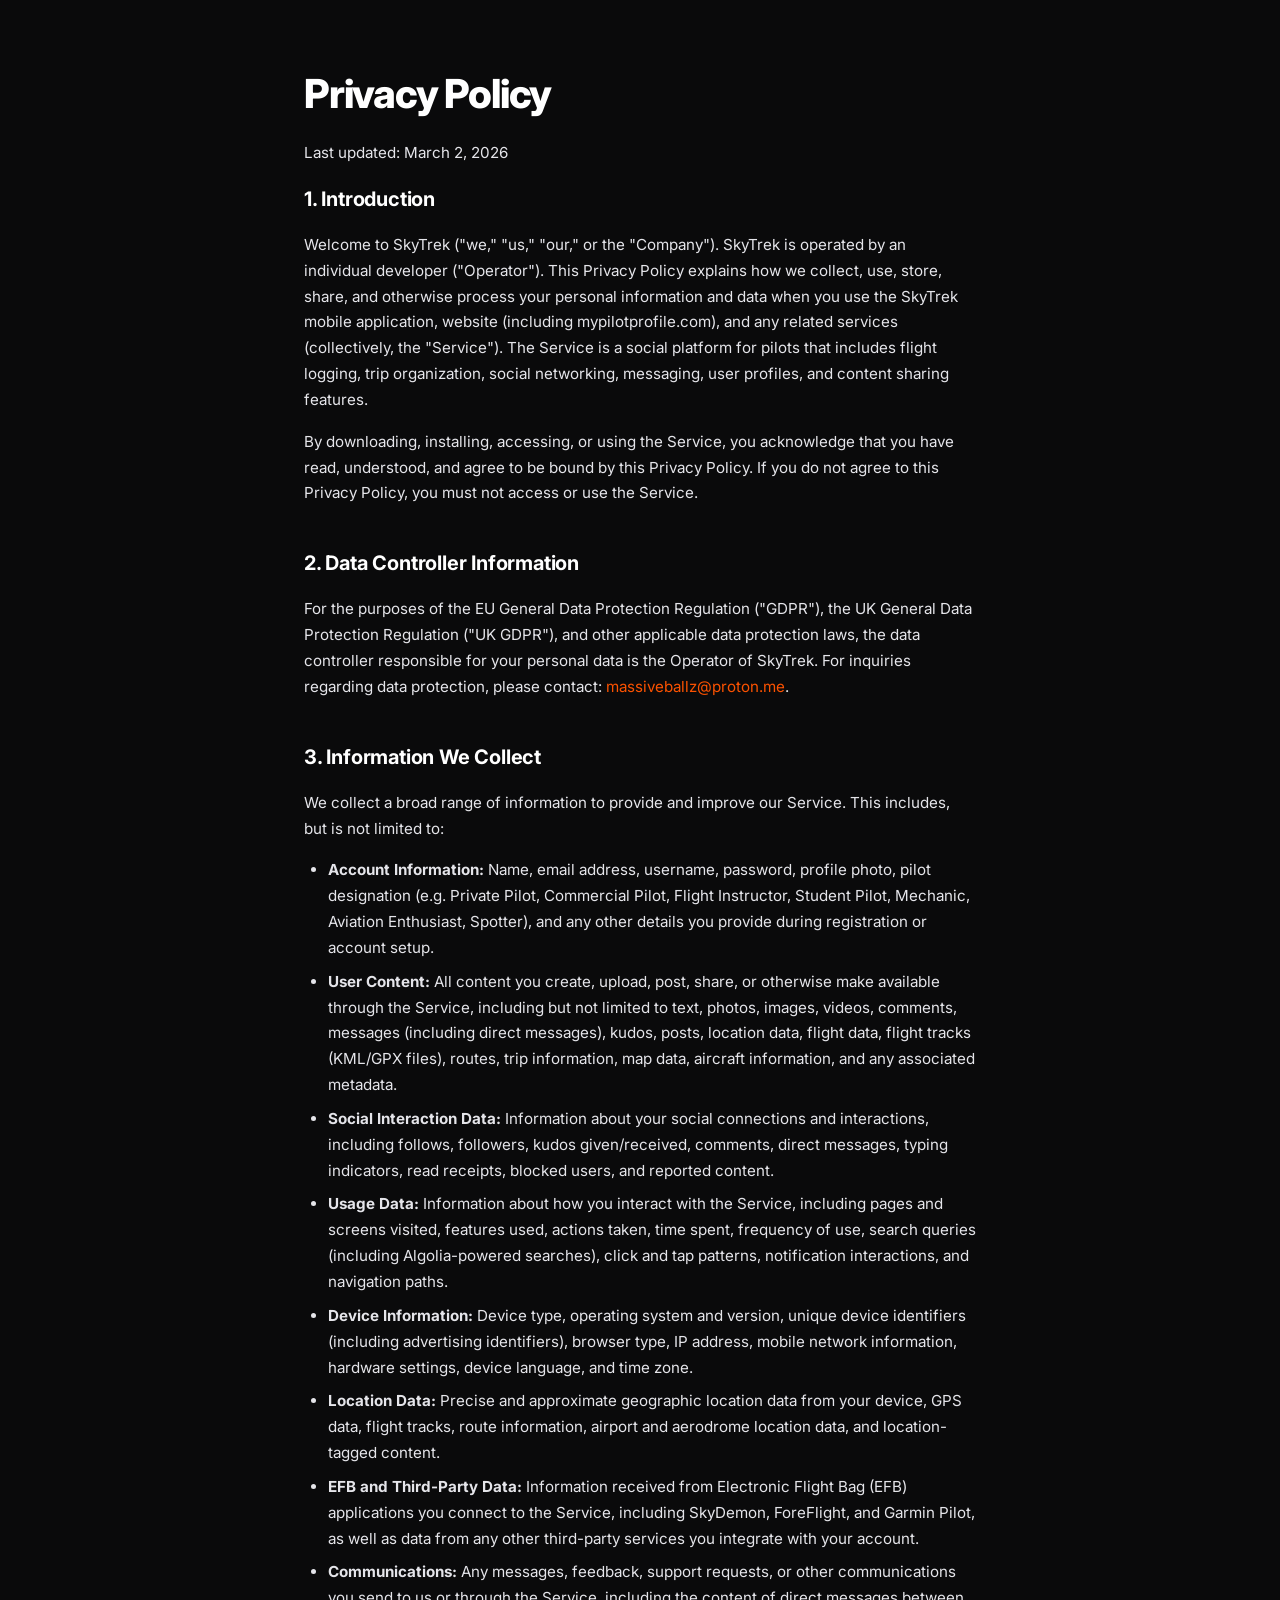
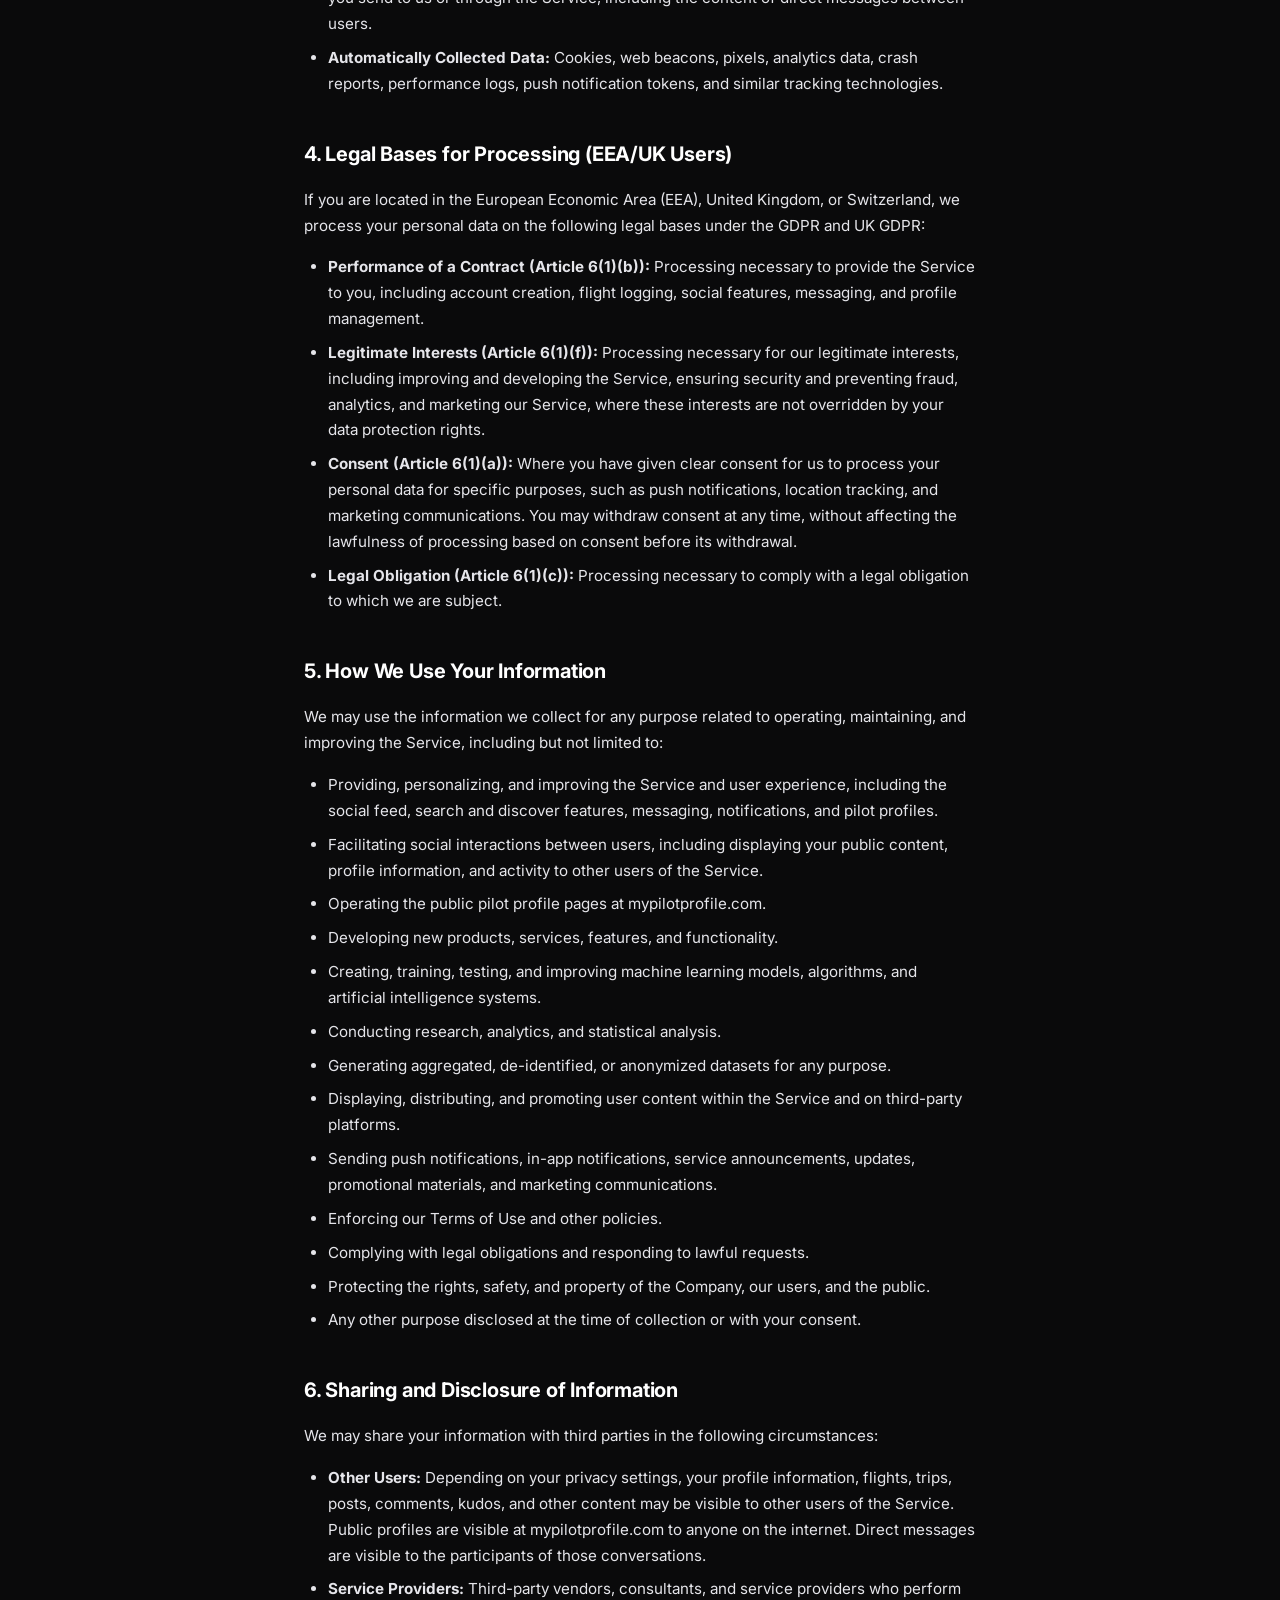
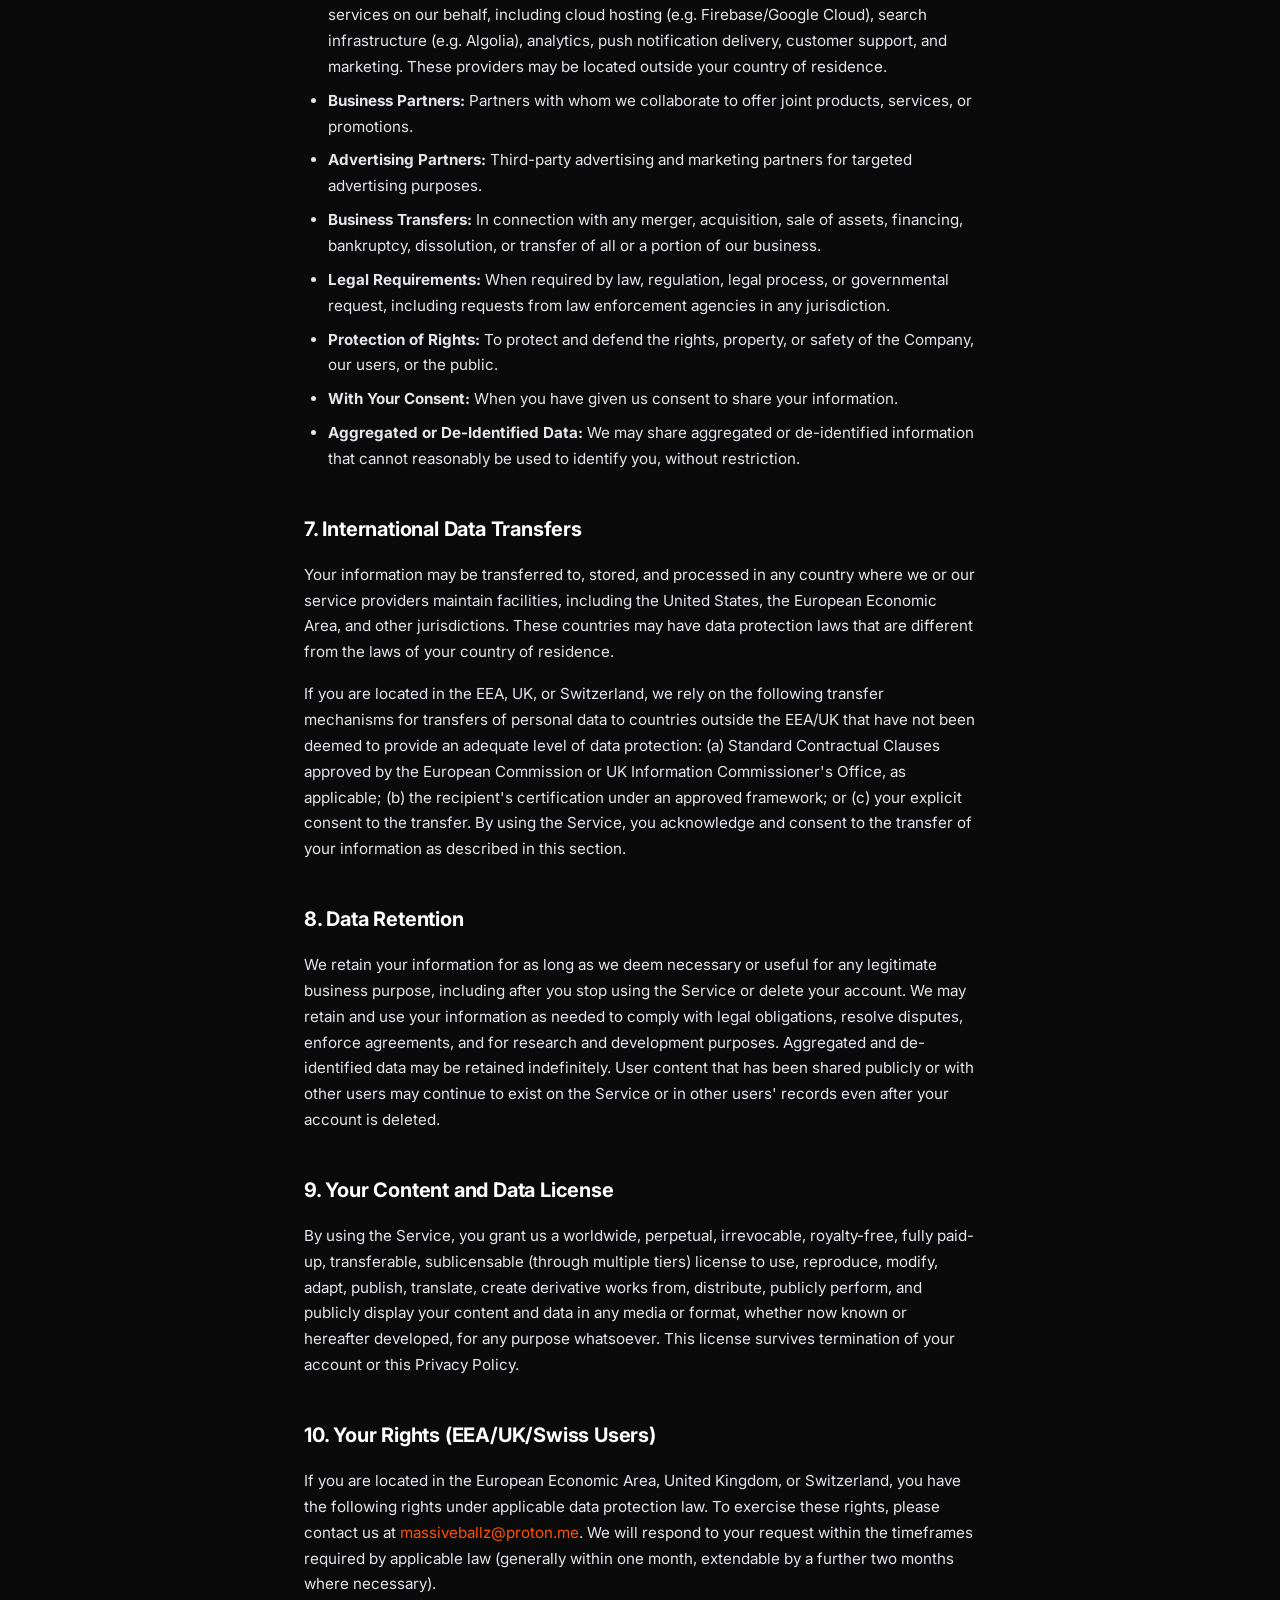
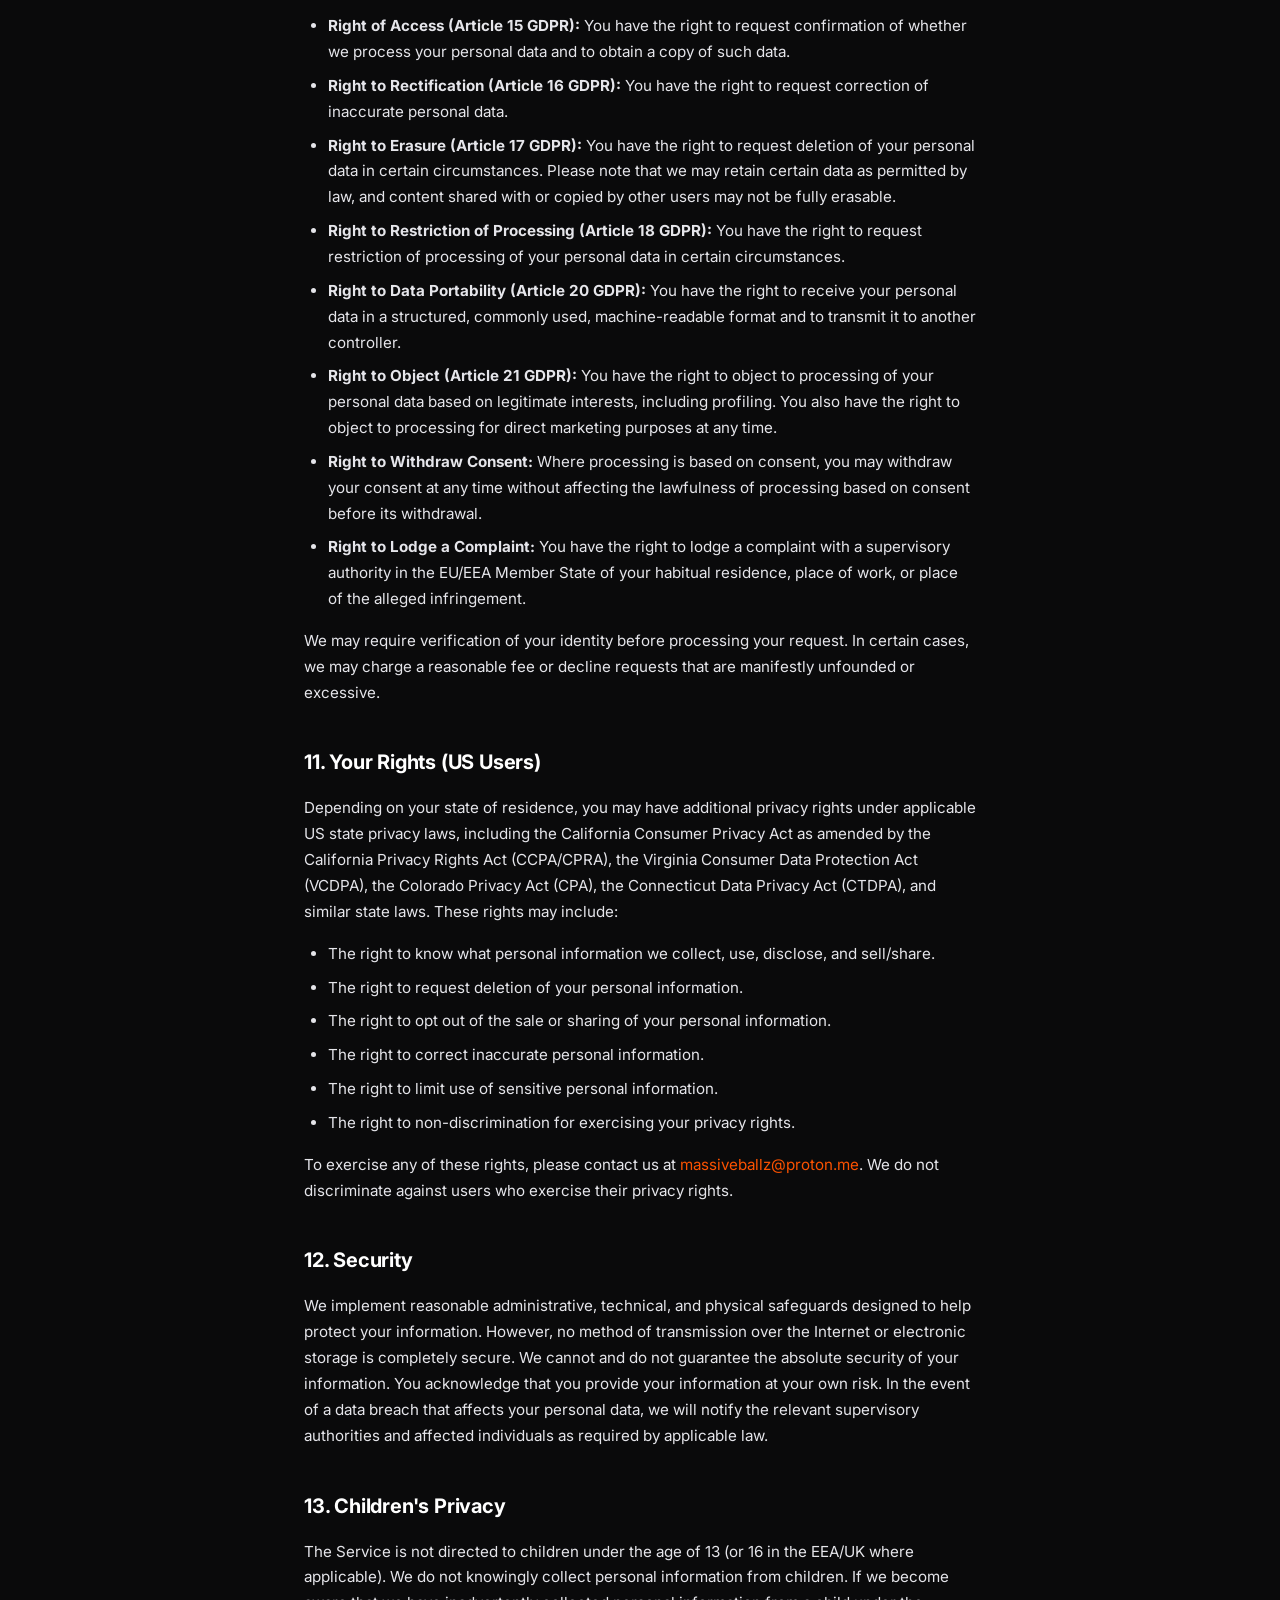
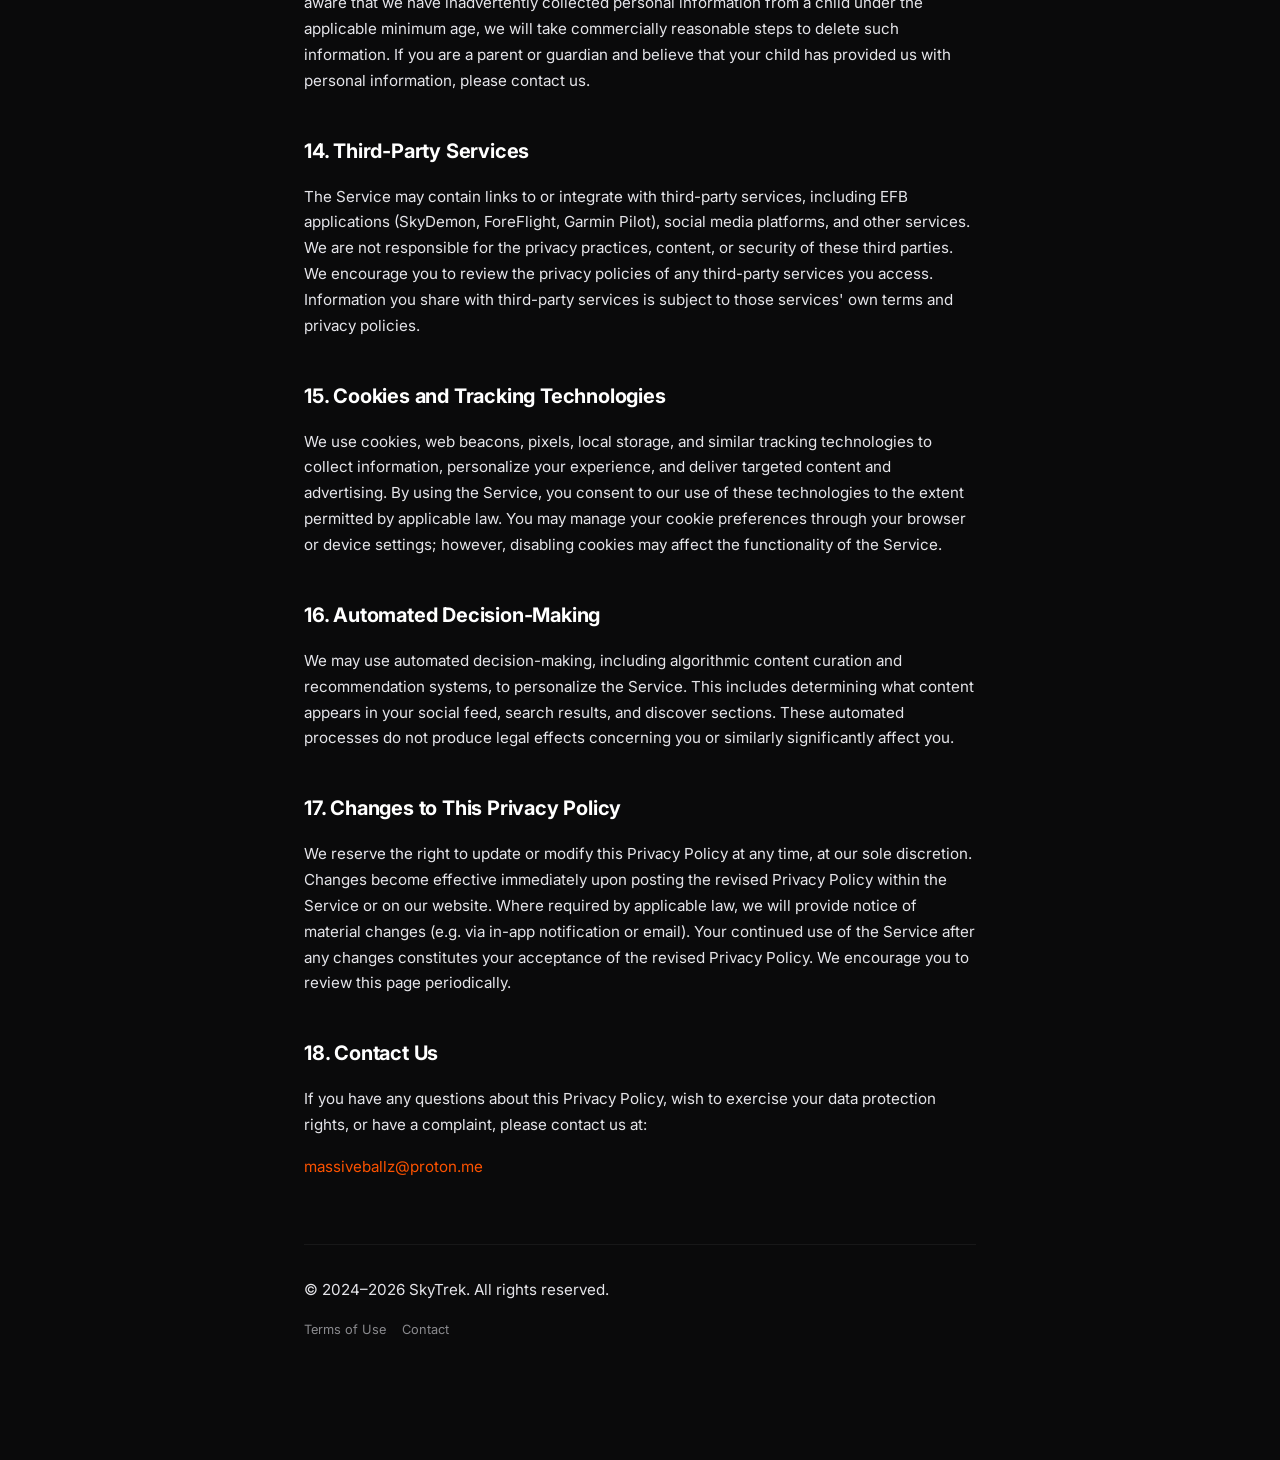
==== commit 7ea01f99: "Rename Skytrek to SkyTrek across entire website Co-Authored-By: Claude Opus 4.6 (1M context) <norepl" ====
--- a/privacy/index.html
+++ b/privacy/index.html
@@ -3,8 +3,17 @@
 <head>
   <meta charset="UTF-8">
   <meta name="viewport" content="width=device-width, initial-scale=1.0">
-  <title>Privacy Policy — Skytrek</title>
-  <meta name="description" content="Privacy Policy for the Skytrek application.">
+  <title>Privacy Policy — SkyTrek</title>
+  <meta name="description" content="Privacy Policy for the SkyTrek application.">
+
+  <!-- Google Analytics -->
+  <script async src="https://www.googletagmanager.com/gtag/js?id=G-2VWK9V1VF9"></script>
+  <script>
+    window.dataLayer = window.dataLayer || [];
+    function gtag(){dataLayer.push(arguments);}
+    gtag('js', new Date());
+    gtag('config', 'G-2VWK9V1VF9');
+  </script>
 
   <!-- Fonts -->
   <link rel="preconnect" href="https://fonts.googleapis.com">
@@ -112,11 +121,11 @@
   <p class="legal__updated">Last updated: March 2, 2026</p>
 
   <h2>1. Introduction</h2>
-  <p>Welcome to Skytrek ("we," "us," "our," or the "Company"). Skytrek is operated by an individual developer ("Operator"). This Privacy Policy explains how we collect, use, store, share, and otherwise process your personal information and data when you use the Skytrek mobile application, website (including mypilotprofile.com), and any related services (collectively, the "Service"). The Service is a social platform for pilots that includes flight logging, trip organization, social networking, messaging, user profiles, and content sharing features.</p>
+  <p>Welcome to SkyTrek ("we," "us," "our," or the "Company"). SkyTrek is operated by an individual developer ("Operator"). This Privacy Policy explains how we collect, use, store, share, and otherwise process your personal information and data when you use the SkyTrek mobile application, website (including mypilotprofile.com), and any related services (collectively, the "Service"). The Service is a social platform for pilots that includes flight logging, trip organization, social networking, messaging, user profiles, and content sharing features.</p>
   <p>By downloading, installing, accessing, or using the Service, you acknowledge that you have read, understood, and agree to be bound by this Privacy Policy. If you do not agree to this Privacy Policy, you must not access or use the Service.</p>
 
   <h2>2. Data Controller Information</h2>
-  <p>For the purposes of the EU General Data Protection Regulation ("GDPR"), the UK General Data Protection Regulation ("UK GDPR"), and other applicable data protection laws, the data controller responsible for your personal data is the Operator of Skytrek. For inquiries regarding data protection, please contact: <a href="mailto:massiveballz@proton.me">massiveballz@proton.me</a>.</p>
+  <p>For the purposes of the EU General Data Protection Regulation ("GDPR"), the UK General Data Protection Regulation ("UK GDPR"), and other applicable data protection laws, the data controller responsible for your personal data is the Operator of SkyTrek. For inquiries regarding data protection, please contact: <a href="mailto:massiveballz@proton.me">massiveballz@proton.me</a>.</p>
 
   <h2>3. Information We Collect</h2>
   <p>We collect a broad range of information to provide and improve our Service. This includes, but is not limited to:</p>
@@ -232,9 +241,9 @@
   <p><a href="mailto:massiveballz@proton.me">massiveballz@proton.me</a></p>
 
   <div class="legal__footer">
-    <p>&copy; 2024&ndash;2026 Skytrek. All rights reserved.</p>
+    <p>&copy; 2024&ndash;2026 SkyTrek. All rights reserved.</p>
     <div class="legal__footer-links">
-      <a href="/terms/">Terms of Use</a>
+      <a href="../terms/index.html">Terms of Use</a>
       <a href="mailto:massiveballz@proton.me">Contact</a>
     </div>
   </div>
